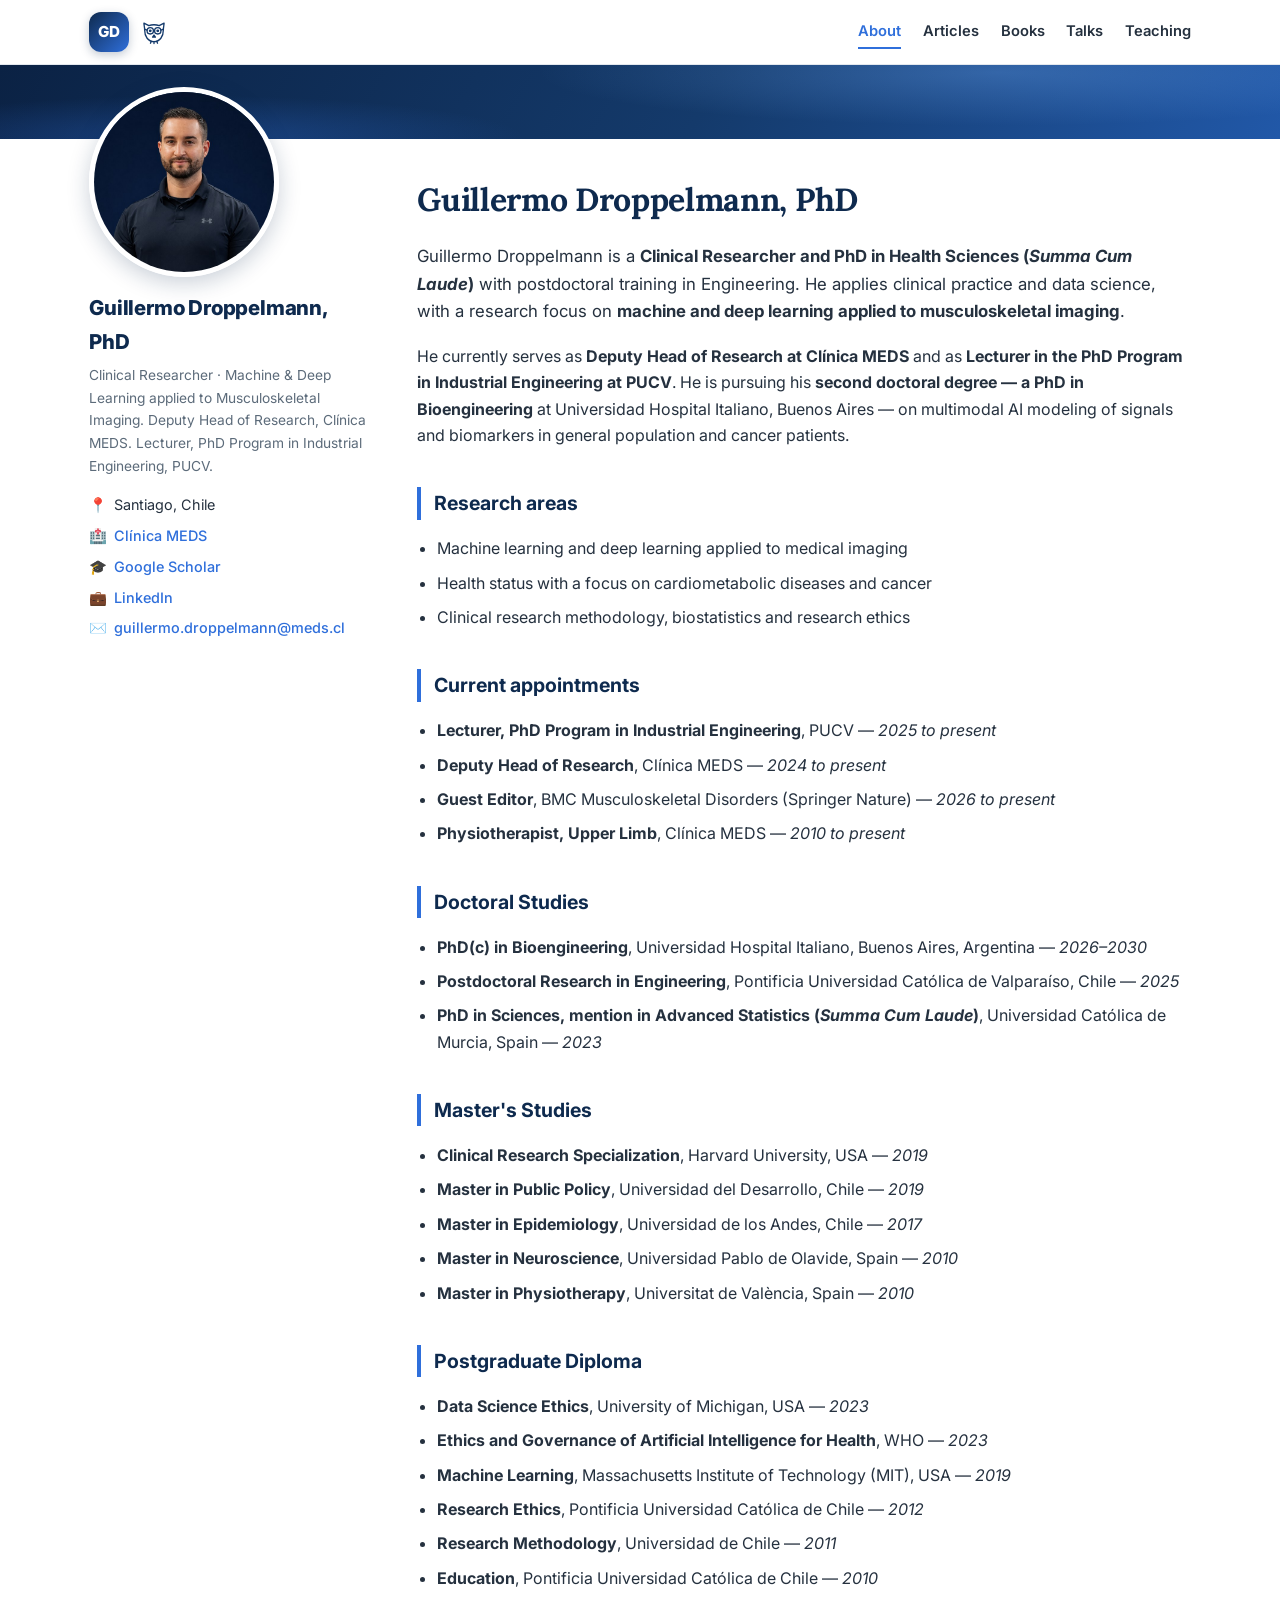
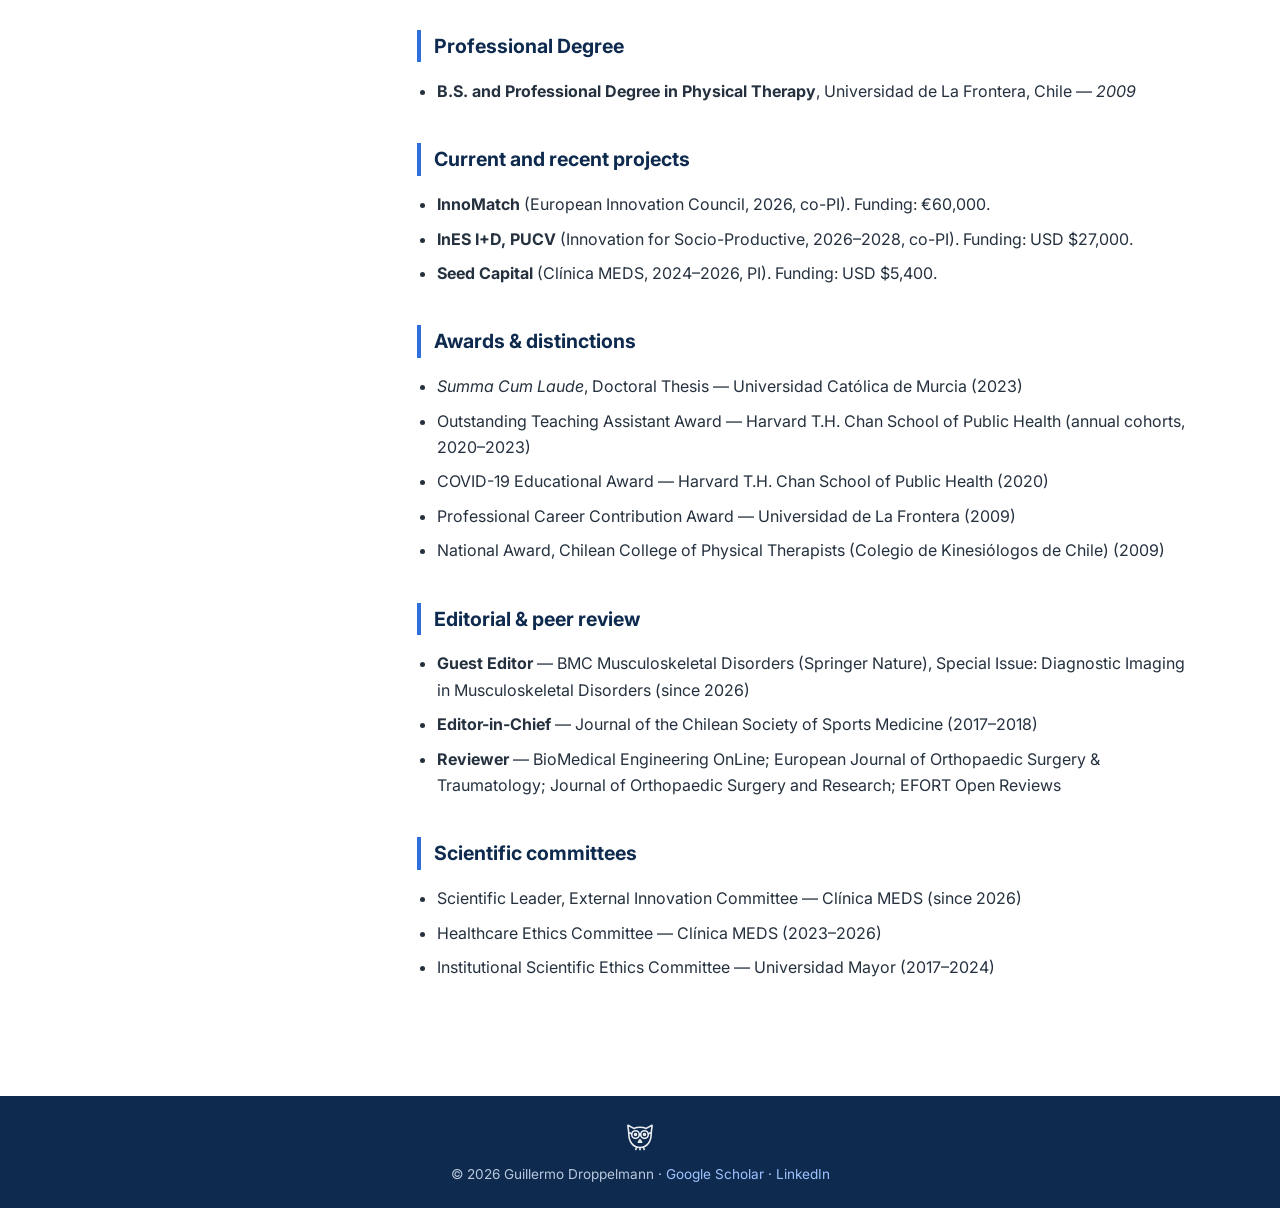
==== index.html @ a0c276b6 "Add files via upload" ====
<!DOCTYPE html>
<html lang="en">
<head>
<meta charset="utf-8">
<meta name="viewport" content="width=device-width, initial-scale=1.0">
<title>Guillermo Droppelmann, PhD</title>
<meta name="description" content="Clinical Researcher and PhD in Health Sciences. Machine and deep learning applied to musculoskeletal imaging. Deputy Head of Research, Clínica MEDS; Lecturer, PUCV.">
<meta name="author" content="Guillermo Droppelmann">
<meta property="og:title" content="Guillermo Droppelmann, PhD">
<meta property="og:description" content="Clinical Researcher and PhD in Health Sciences. Machine and deep learning applied to musculoskeletal imaging. Deputy Head of Research, Clínica MEDS; Lecturer, PUCV.">
<meta property="og:type" content="profile">
<meta property="og:url" content="https://guillermodroppelmann.github.io/">
<link rel="canonical" href="https://guillermodroppelmann.github.io/">
<meta property="og:image" content="https://guillermodroppelmann.github.io/images/profile.jpg">
<style>

@import url('https://fonts.googleapis.com/css2?family=Inter:wght@400;500;600;700;800&family=Lora:ital,wght@0,600;1,400&display=swap');
:root{
  --navy:#0e2a4e; --navy-2:#143a6b; --accent:#2f6fdb; --accent-soft:#e8f0fd;
  --text:#25313f; --muted:#5c6b7a; --line:#e3e8ee; --bg:#fff; --bg-soft:#f6f8fb;
  --chip-conference:#e8f0fd; --chip-conference-t:#2057b8;
  --chip-course:#e5f6ec; --chip-course-t:#1b7a45;
  --chip-symposium:#f1e9fb; --chip-symposium-t:#6d3fb5;
  --chip-seminar:#fdf0e2; --chip-seminar-t:#a86412;
  --chip-workshop:#e2f5f5; --chip-workshop-t:#0e7a7a;
}
*{box-sizing:border-box;margin:0;padding:0;}
html{scroll-behavior:smooth;}
body{font-family:'Inter',-apple-system,BlinkMacSystemFont,'Segoe UI',Roboto,sans-serif;
  color:var(--text);background:var(--bg);line-height:1.65;font-size:16px;}
a{color:var(--accent);text-decoration:none;} a:hover{text-decoration:underline;}
/* ---------- header ---------- */
.masthead{position:sticky;top:0;background:rgba(255,255,255,.94);backdrop-filter:blur(8px);
  border-bottom:1px solid var(--line);z-index:50;}
.masthead-inner{max-width:1140px;margin:0 auto;padding:.75em 1.2em;display:flex;flex-wrap:wrap;
  justify-content:space-between;align-items:center;gap:.5em;}
.site-title{font-weight:800;font-size:.95em;color:#fff;background:linear-gradient(135deg,var(--navy),var(--accent));
  width:40px;height:40px;border-radius:12px;display:flex;align-items:center;justify-content:center;
  letter-spacing:.02em;box-shadow:0 3px 10px rgba(14,42,78,.25);}
.site-title:hover{text-decoration:none;transform:scale(1.05);transition:transform .15s;}
.masthead nav{display:flex;flex-wrap:wrap;gap:1.35em;}
.masthead nav a{color:var(--text);font-weight:600;font-size:.92em;padding:.25em 0;
  border-bottom:2.5px solid transparent;}
.masthead nav a.active,.masthead nav a:hover{border-bottom-color:var(--accent);color:var(--accent);text-decoration:none;}
/* ---------- hero band ---------- */
.hero-band{height:74px;position:relative;overflow:hidden;
  background:linear-gradient(120deg,#0b2244 0%,var(--navy-2) 55%,#2158a8 100%);}
.hero-band::before{content:'';position:absolute;inset:0;
  background:radial-gradient(ellipse 60% 120% at 78% 10%,rgba(120,180,255,.28),transparent 60%),
             radial-gradient(ellipse 40% 90% at 15% 100%,rgba(47,111,219,.35),transparent 65%);}
/* ---------- layout ---------- */
.layout{max-width:1140px;margin:0 auto;padding:0 1.2em 3em;display:grid;
  grid-template-columns:280px 1fr;gap:3em;}
.sidebar{margin-top:-52px;position:relative;z-index:5;}
.avatar{width:190px;height:190px;border-radius:50%;object-fit:cover;display:block;
  border:5px solid #fff;box-shadow:0 6px 22px rgba(14,42,78,.22);}
.avatar-fallback{width:190px;height:190px;border-radius:50%;background:var(--navy);color:#fff;
  font-size:3.6em;font-weight:800;align-items:center;justify-content:center;border:5px solid #fff;
  box-shadow:0 6px 22px rgba(14,42,78,.22);}
.author-name{font-size:1.28em;margin:.7em 0 .25em;color:var(--navy);font-weight:800;letter-spacing:-.01em;}
.author-bio{font-size:.86em;color:var(--muted);margin-bottom:1.1em;}
.author-links{list-style:none;font-size:.9em;}
.author-links li{margin:.5em 0;overflow-wrap:anywhere;display:flex;gap:.5em;align-items:baseline;}
.author-links a{font-weight:500;}
.content{padding-top:2.2em;min-width:0;}
/* ---------- typography ---------- */
.content h1{font-family:'Lora',Georgia,serif;font-size:2em;margin-bottom:.5em;color:var(--navy);letter-spacing:-.01em;}
.content h2{font-size:1.22em;font-weight:700;color:var(--navy);margin:2em 0 .8em;padding-left:.65em;
  border-left:4px solid var(--accent);}
.content h3{font-size:1em;margin:1.3em 0 .5em;color:var(--accent);font-weight:700;}
.content p{margin-bottom:1em;}
.content ul{margin:0 0 1.2em 1.25em;}
.content ul li{margin-bottom:.5em;}
.lead{font-size:1.05em;}
/* ---------- publications ---------- */
ul.pub-list{list-style:none;margin-left:0;}
.pub{display:flex;gap:1.1em;background:#fff;border:1px solid var(--line);border-radius:12px;
  padding:1.05em 1.2em;margin-bottom:.9em;transition:box-shadow .18s,transform .18s;}
.pub:hover{box-shadow:0 8px 22px rgba(14,42,78,.10);transform:translateY(-2px);}
.pub-side{flex:0 0 auto;}
.pub-main{min-width:0;}
.year-badge{display:inline-block;background:var(--accent-soft);color:var(--accent);font-weight:700;
  font-size:.8em;padding:.28em .7em;border-radius:999px;white-space:nowrap;}
.year-badge.review{background:#fdf3d7;color:#8a6400;}
.pub-title{font-weight:600;margin-bottom:.2em;line-height:1.45;}
.pub-authors{font-size:.88em;color:var(--muted);margin-bottom:.15em;}
.pub-journal{font-size:.88em;margin-bottom:.55em;}
.pub-actions{display:flex;gap:.6em;margin-bottom:0!important;}
.btn{display:inline-block;font-size:.78em;font-weight:600;padding:.32em .95em;border:1.5px solid var(--accent);
  border-radius:999px;color:var(--accent);background:#fff;cursor:pointer;font-family:inherit;transition:all .15s;}
.btn:hover{background:var(--accent);color:#fff;text-decoration:none;}
.chapter-thumb{max-width:290px;width:100%;border:1px solid var(--line);border-radius:8px;
  box-shadow:0 3px 10px rgba(14,42,78,.10);margin:.3em 0 .7em;display:block;transition:transform .18s;}
.chapter-thumb:hover{transform:scale(1.02);}
/* ---------- talks ---------- */
.talk-year{font-family:'Lora',Georgia,serif;font-size:1.35em;color:var(--navy);margin:1.6em 0 .7em;}
ul.talk-list{list-style:none;margin-left:0;}
.talk{border-left:3px solid var(--line);padding:.15em 0 .9em 1.15em;position:relative;margin-left:.35em;}
.talk::before{content:'';position:absolute;left:-7px;top:.42em;width:11px;height:11px;border-radius:50%;
  background:var(--accent);border:2.5px solid #fff;box-shadow:0 0 0 1.5px var(--accent);}
.talk-type{display:inline-block;font-size:.7em;font-weight:700;text-transform:uppercase;letter-spacing:.05em;
  padding:.18em .65em;border-radius:999px;margin-right:.45em;vertical-align:1px;}
.tt-conference{background:var(--chip-conference);color:var(--chip-conference-t);}
.tt-course{background:var(--chip-course);color:var(--chip-course-t);}
.tt-symposium{background:var(--chip-symposium);color:var(--chip-symposium-t);}
.tt-seminar{background:var(--chip-seminar);color:var(--chip-seminar-t);}
.tt-workshop{background:var(--chip-workshop);color:var(--chip-workshop-t);}
.talk-title{font-weight:600;}
.talk-meta{font-size:.88em;color:var(--muted);}
.upcoming-box{background:linear-gradient(120deg,var(--accent-soft),#f2f7ff);border:1.5px dashed var(--accent);
  border-radius:12px;padding:1.2em 1.4em;margin-bottom:1.5em;}
.upcoming-box p{margin-bottom:.3em;}
/* ---------- consulting ---------- */
.consulting-grid{display:grid;grid-template-columns:repeat(auto-fit,minmax(290px,1fr));gap:1.1em;margin:1.2em 0;}
.consult-card{background:#fff;border:1px solid var(--line);border-radius:14px;padding:1.3em 1.4em;
  transition:box-shadow .18s,transform .18s;display:flex;flex-direction:column;}
.consult-card:hover{box-shadow:0 10px 26px rgba(14,42,78,.12);transform:translateY(-3px);}
.consult-tag{align-self:flex-start;font-size:.7em;font-weight:700;text-transform:uppercase;letter-spacing:.05em;
  background:var(--accent-soft);color:var(--accent);padding:.2em .7em;border-radius:999px;margin-bottom:.7em;}
.consult-card h3{margin:0 0 .25em;color:var(--navy);font-size:1.02em;}
.consult-client{font-size:.85em;color:var(--muted);font-weight:600;margin-bottom:.5em;}
.consult-card p.desc{font-size:.9em;color:var(--text);margin-bottom:0;}
.cta-box{background:var(--navy);color:#fff;border-radius:14px;padding:1.5em 1.7em;margin-top:1.8em;}
.cta-box h3{color:#fff;margin-top:0;}
.cta-box a{color:#9ec3ff;font-weight:600;}
/* ---------- footer ---------- */
.brand{display:flex;align-items:center;gap:.6em;}
.owl-header{width:30px;height:30px;color:var(--navy-2);}
.footer-owl{display:flex;justify-content:center;padding-top:1.4em;}
.owl-footer{width:36px;height:36px;color:#fff;opacity:.92;}
.site-footer{margin-top:3em;background:var(--navy);}
.site-footer p{max-width:1140px;margin:0 auto;padding:.7em 1.2em 1.6em;font-size:.85em;color:#b9c8dd;text-align:center;}
.site-footer a{color:#9ec3ff;}
@media(max-width:840px){
  .layout{grid-template-columns:1fr;gap:1.5em;}
  .sidebar{display:flex;flex-direction:column;align-items:center;text-align:center;margin-top:-52px;}
  .author-links li{justify-content:center;}
  .hero-band{height:84px;}
}

</style>
<script type="application/ld+json">
{
 "@context":"https://schema.org","@type":"Person",
 "name":"Guillermo Droppelmann",
 "honorificSuffix":"PhD",
 "jobTitle":"Clinical Researcher, Deputy Head of Research",
 "worksFor":{"@type":"Organization","name":"Clínica MEDS"},
 "affiliation":{"@type":"Organization","name":"Pontificia Universidad Católica de Valparaíso"},
 "email":"mailto:guillermo.droppelmann@meds.cl",
 "url":"https://guillermodroppelmann.github.io/",
 "image":"https://guillermodroppelmann.github.io/images/profile.jpg",
 "sameAs":["https://scholar.google.com/citations?user=iH3HgpwAAAAJ&hl=en","https://www.linkedin.com/in/guillermo-droppelmann-3b06b7385/","https://www.meds.cl/especialistas/guillermo-droppelmann/"],
 "knowsAbout":["Machine Learning","Deep Learning","Medical Imaging","Musculoskeletal Diagnostics","Clinical Research","Artificial Intelligence in Health"]
}
</script>
</head>
<body>
<header class="masthead">
  <div class="masthead-inner">
    <span class="brand"><a class="site-title" href="index.html" aria-label="Home">GD</a><svg class="owl owl-header" viewBox="0 0 64 64" fill="none" stroke="currentColor" stroke-width="2.8" stroke-linecap="round" stroke-linejoin="round" aria-hidden="true"><path d="M12 27c0-5-1.5-9.5-1.5-14L21 18.5C24.5 17 28 16.5 32 16.5s7.5.5 11 2L53.5 13C53.5 17.5 52 22 52 27c0 15-7.5 25.5-20 25.5S12 42 12 27z"/><circle cx="24" cy="29.5" r="6.8"/><circle cx="40" cy="29.5" r="6.8"/><path d="M30.8 29.5h2.4"/><path d="M17.2 28l-4.2-1.8M46.8 28l4.2-1.8"/><circle cx="24" cy="29.5" r="1.7" fill="currentColor"/><circle cx="40" cy="29.5" r="1.7" fill="currentColor"/><path d="M32 38.5l-3 4.5h6z"/><path d="M26 52l-1.5 4M32 52.5v4M38 52l1.5 4"/></svg></span>
    <nav>
      <a href="index.html" class="active">About</a>
      <a href="publications.html">Articles</a>
      <a href="books.html">Books</a>
      <a href="talks.html">Talks</a>
      <a href="teaching.html">Teaching</a>
    </nav>
  </div>
</header>
<div class="hero-band"></div>
<div class="layout">
<aside class="sidebar">
  <img src="images/profile.jpg" alt="Guillermo Droppelmann, PhD" class="avatar"
       onerror="this.style.display='none';document.getElementById('avatar-fallback').style.display='flex';">
  <div id="avatar-fallback" class="avatar-fallback" style="display:none;">GD</div>
  <h2 class="author-name">Guillermo Droppelmann, PhD</h2>
  <p class="author-bio">Clinical Researcher · Machine &amp; Deep Learning applied to Musculoskeletal Imaging. Deputy Head of Research, Clínica MEDS. Lecturer, PhD Program in Industrial Engineering, PUCV.</p>
  <ul class="author-links">
    <li>📍 <span>Santiago, Chile</span></li>
    <li>🏥 <a href="https://www.meds.cl/especialistas/guillermo-droppelmann/" target="_blank" rel="noopener">Clínica MEDS</a></li>
    <li>🎓 <a href="https://scholar.google.com/citations?user=iH3HgpwAAAAJ&hl=en" target="_blank" rel="noopener">Google Scholar</a></li>
    <li>💼 <a href="https://www.linkedin.com/in/guillermo-droppelmann-3b06b7385/" target="_blank" rel="noopener">LinkedIn</a></li>
    <li>✉️ <a href="mailto:guillermo.droppelmann@meds.cl">guillermo.droppelmann@meds.cl</a></li>
  </ul>
</aside>
<main class="content">

<h1>Guillermo Droppelmann, PhD</h1>
<p class="lead">Guillermo Droppelmann is a <strong>Clinical Researcher and PhD in Health Sciences (<em>Summa Cum Laude</em>)</strong> with postdoctoral training in Engineering. He applies clinical practice and data science, with a research focus on
<strong>machine and deep learning applied to musculoskeletal imaging</strong>.</p>
<p>He currently serves as <strong>Deputy Head of Research at Clínica MEDS</strong> and as
<strong>Lecturer in the PhD Program in Industrial Engineering at PUCV</strong>. He is pursuing his
<strong>second doctoral degree — a PhD in Bioengineering</strong> at Universidad Hospital Italiano, Buenos Aires — on multimodal
AI modeling of signals and biomarkers in general population and cancer patients.</p>

<h2>Research areas</h2>

<ul>
<li>Machine learning and deep learning applied to medical imaging</li>
<li>Health status with a focus on cardiometabolic diseases and cancer</li>
<li>Clinical research methodology, biostatistics and research ethics</li>
</ul>

<h2>Current appointments</h2>

<ul>
<li><strong>Lecturer, PhD Program in Industrial Engineering</strong>, PUCV — <em>2025 to present</em></li>
<li><strong>Deputy Head of Research</strong>, Clínica MEDS — <em>2024 to present</em></li>
<li><strong>Guest Editor</strong>, BMC Musculoskeletal Disorders (Springer Nature) — <em>2026 to present</em></li>
<li><strong>Physiotherapist, Upper Limb</strong>, Clínica MEDS — <em>2010 to present</em></li>
</ul>

<h2>Doctoral Studies</h2>

<ul>
<li><strong>PhD(c) in Bioengineering</strong>, Universidad Hospital Italiano, Buenos Aires, Argentina — <em>2026–2030</em></li>
<li><strong>Postdoctoral Research in Engineering</strong>, Pontificia Universidad Católica de Valparaíso, Chile — <em>2025</em></li>
<li><strong>PhD in Sciences, mention in Advanced Statistics (<em>Summa Cum Laude</em>)</strong>, Universidad Católica de Murcia, Spain — <em>2023</em></li>
</ul>

<h2>Master's Studies</h2>

<ul>
<li><strong>Clinical Research Specialization</strong>, Harvard University, USA — <em>2019</em></li>
<li><strong>Master in Public Policy</strong>, Universidad del Desarrollo, Chile — <em>2019</em></li>
<li><strong>Master in Epidemiology</strong>, Universidad de los Andes, Chile — <em>2017</em></li>
<li><strong>Master in Neuroscience</strong>, Universidad Pablo de Olavide, Spain — <em>2010</em></li>
<li><strong>Master in Physiotherapy</strong>, Universitat de València, Spain — <em>2010</em></li>
</ul>

<h2>Postgraduate Diploma</h2>

<ul>
<li><strong>Data Science Ethics</strong>, University of Michigan, USA — <em>2023</em></li>
<li><strong>Ethics and Governance of Artificial Intelligence for Health</strong>, WHO — <em>2023</em></li>
<li><strong>Machine Learning</strong>, Massachusetts Institute of Technology (MIT), USA — <em>2019</em></li>
<li><strong>Research Ethics</strong>, Pontificia Universidad Católica de Chile — <em>2012</em></li>
<li><strong>Research Methodology</strong>, Universidad de Chile — <em>2011</em></li>
<li><strong>Education</strong>, Pontificia Universidad Católica de Chile — <em>2010</em></li>
</ul>

<h2>Professional Degree</h2>

<ul>
<li><strong>B.S. and Professional Degree in Physical Therapy</strong>, Universidad de La Frontera, Chile — <em>2009</em></li>
</ul>

<h2>Current and recent projects</h2>

<ul>
<li><strong>InnoMatch</strong> (European Innovation Council, 2026, co-PI). Funding: €60,000.</li>
<li><strong>InES I+D, PUCV</strong> (Innovation for Socio-Productive, 2026–2028, co-PI). Funding: USD $27,000.</li>
<li><strong>Seed Capital</strong> (Clínica MEDS, 2024–2026, PI). Funding: USD $5,400.</li>
</ul>

<h2>Awards &amp; distinctions</h2>

<ul>
<li><em>Summa Cum Laude</em>, Doctoral Thesis — Universidad Católica de Murcia (2023)</li>
<li>Outstanding Teaching Assistant Award — Harvard T.H. Chan School of Public Health (annual cohorts, 2020–2023)</li>
<li>COVID-19 Educational Award — Harvard T.H. Chan School of Public Health (2020)</li>
<li>Professional Career Contribution Award — Universidad de La Frontera (2009)</li>
<li>National Award, Chilean College of Physical Therapists (Colegio de Kinesiólogos de Chile) (2009)</li>
</ul>

<h2>Editorial &amp; peer review</h2>

<ul>
<li><strong>Guest Editor</strong> — BMC Musculoskeletal Disorders (Springer Nature), Special Issue: Diagnostic Imaging in Musculoskeletal Disorders (since 2026)</li>
<li><strong>Editor-in-Chief</strong> — Journal of the Chilean Society of Sports Medicine (2017–2018)</li>
<li><strong>Reviewer</strong> — BioMedical Engineering OnLine; European Journal of Orthopaedic Surgery &amp; Traumatology; Journal of Orthopaedic Surgery and Research; EFORT Open Reviews</li>
</ul>

<h2>Scientific committees</h2>

<ul>
<li>Scientific Leader, External Innovation Committee — Clínica MEDS (since 2026)</li>
<li>Healthcare Ethics Committee — Clínica MEDS (2023–2026)</li>
<li>Institutional Scientific Ethics Committee — Universidad Mayor (2017–2024)</li>
</ul>

</main>
</div>
<footer class="site-footer">
  <div class="footer-owl"><svg class="owl owl-footer" viewBox="0 0 64 64" fill="none" stroke="currentColor" stroke-width="2.8" stroke-linecap="round" stroke-linejoin="round" aria-hidden="true"><path d="M12 27c0-5-1.5-9.5-1.5-14L21 18.5C24.5 17 28 16.5 32 16.5s7.5.5 11 2L53.5 13C53.5 17.5 52 22 52 27c0 15-7.5 25.5-20 25.5S12 42 12 27z"/><circle cx="24" cy="29.5" r="6.8"/><circle cx="40" cy="29.5" r="6.8"/><path d="M30.8 29.5h2.4"/><path d="M17.2 28l-4.2-1.8M46.8 28l4.2-1.8"/><circle cx="24" cy="29.5" r="1.7" fill="currentColor"/><circle cx="40" cy="29.5" r="1.7" fill="currentColor"/><path d="M32 38.5l-3 4.5h6z"/><path d="M26 52l-1.5 4M32 52.5v4M38 52l1.5 4"/></svg></div>
  <p>© 2026 Guillermo Droppelmann · <a href="https://scholar.google.com/citations?user=iH3HgpwAAAAJ&hl=en" target="_blank" rel="noopener">Google Scholar</a> · <a href="https://www.linkedin.com/in/guillermo-droppelmann-3b06b7385/" target="_blank" rel="noopener">LinkedIn</a></p>
</footer>
<script>
document.addEventListener('click', function(e){
  var b = e.target.closest('.btn-cite');
  if(!b) return;
  navigator.clipboard.writeText(b.dataset.cite).then(function(){
    var t = b.textContent; b.textContent = '✓ Copied';
    setTimeout(function(){ b.textContent = t; }, 1600);
  });
});
</script>
</body>
</html>
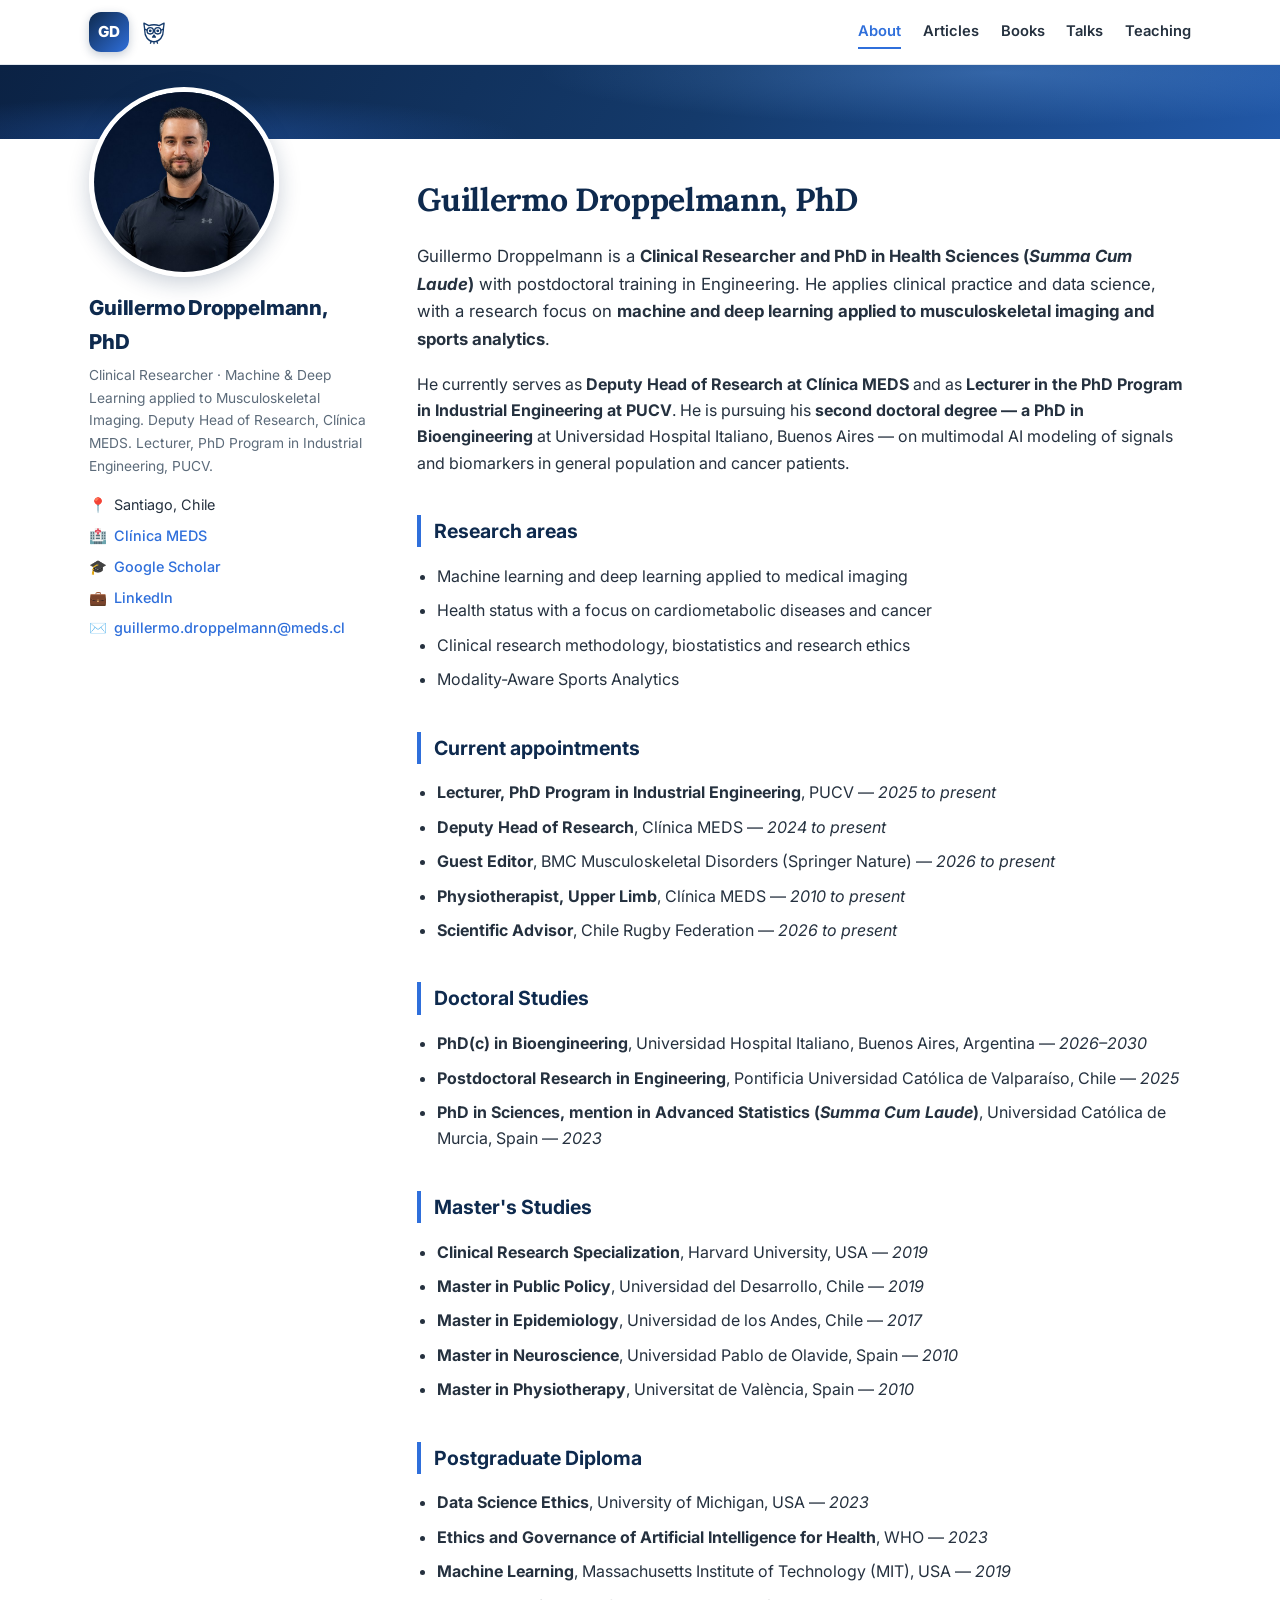
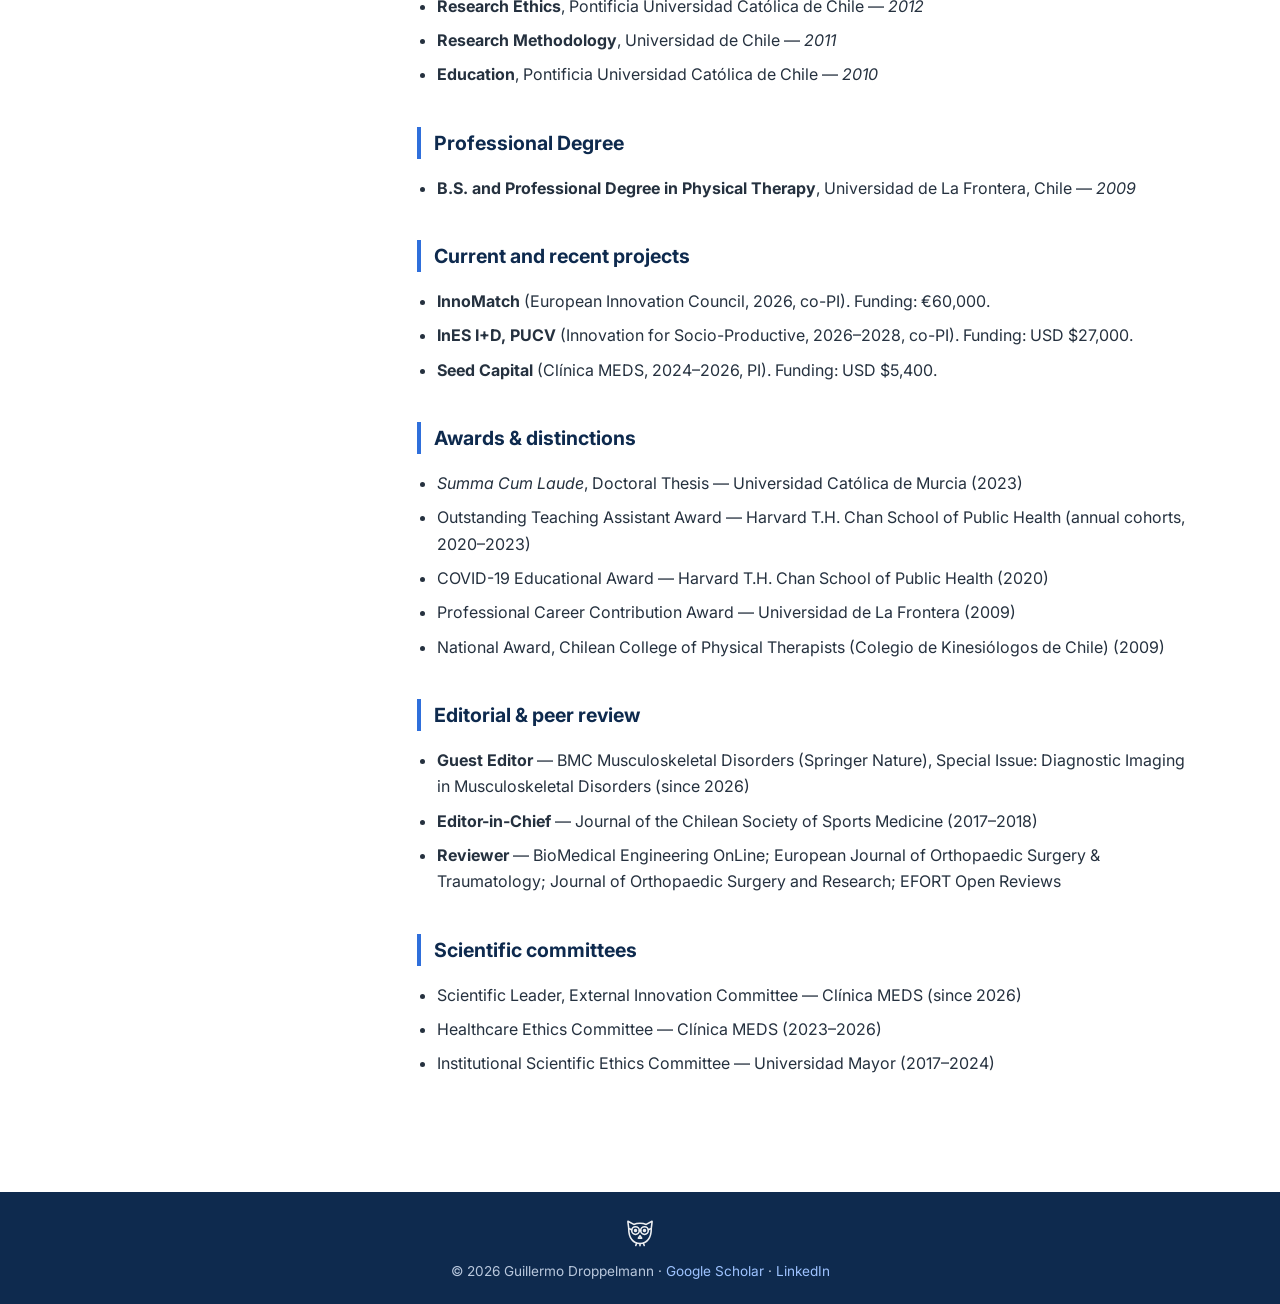
==== commit 0b3e6a68: "Add files via upload" ====
--- a/index.html
+++ b/index.html
@@ -188,7 +188,7 @@
 
 <h1>Guillermo Droppelmann, PhD</h1>
 <p class="lead">Guillermo Droppelmann is a <strong>Clinical Researcher and PhD in Health Sciences (<em>Summa Cum Laude</em>)</strong> with postdoctoral training in Engineering. He applies clinical practice and data science, with a research focus on
-<strong>machine and deep learning applied to musculoskeletal imaging</strong>.</p>
+<strong>machine and deep learning applied to musculoskeletal imaging and sports analytics</strong>.</p>
 <p>He currently serves as <strong>Deputy Head of Research at Clínica MEDS</strong> and as
 <strong>Lecturer in the PhD Program in Industrial Engineering at PUCV</strong>. He is pursuing his
 <strong>second doctoral degree — a PhD in Bioengineering</strong> at Universidad Hospital Italiano, Buenos Aires — on multimodal
@@ -200,6 +200,7 @@
 <li>Machine learning and deep learning applied to medical imaging</li>
 <li>Health status with a focus on cardiometabolic diseases and cancer</li>
 <li>Clinical research methodology, biostatistics and research ethics</li>
+<li>Modality-Aware Sports Analytics</li>
 </ul>
 
 <h2>Current appointments</h2>
@@ -209,6 +210,7 @@
 <li><strong>Deputy Head of Research</strong>, Clínica MEDS — <em>2024 to present</em></li>
 <li><strong>Guest Editor</strong>, BMC Musculoskeletal Disorders (Springer Nature) — <em>2026 to present</em></li>
 <li><strong>Physiotherapist, Upper Limb</strong>, Clínica MEDS — <em>2010 to present</em></li>
+<li><strong>Scientific Advisor</strong>, Chile Rugby Federation — <em>2026 to present</em></li>
 </ul>
 
 <h2>Doctoral Studies</h2>
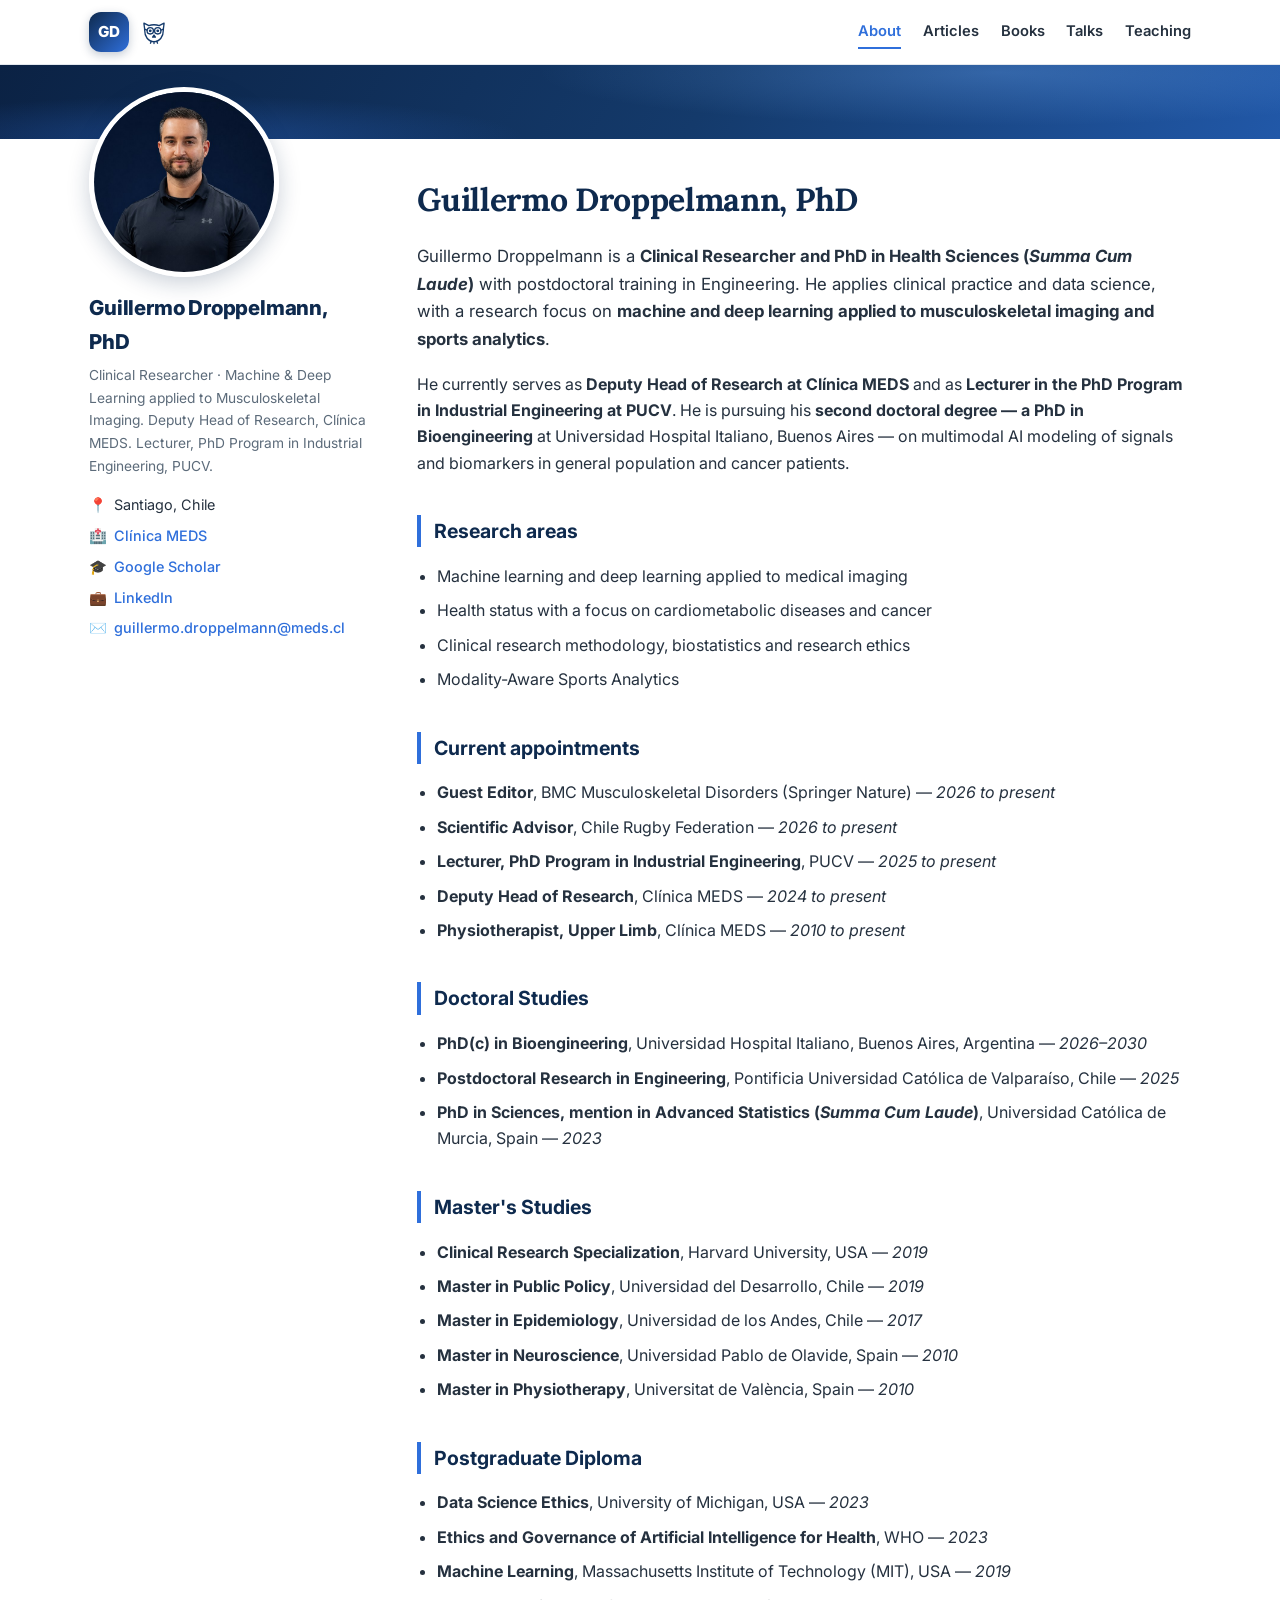
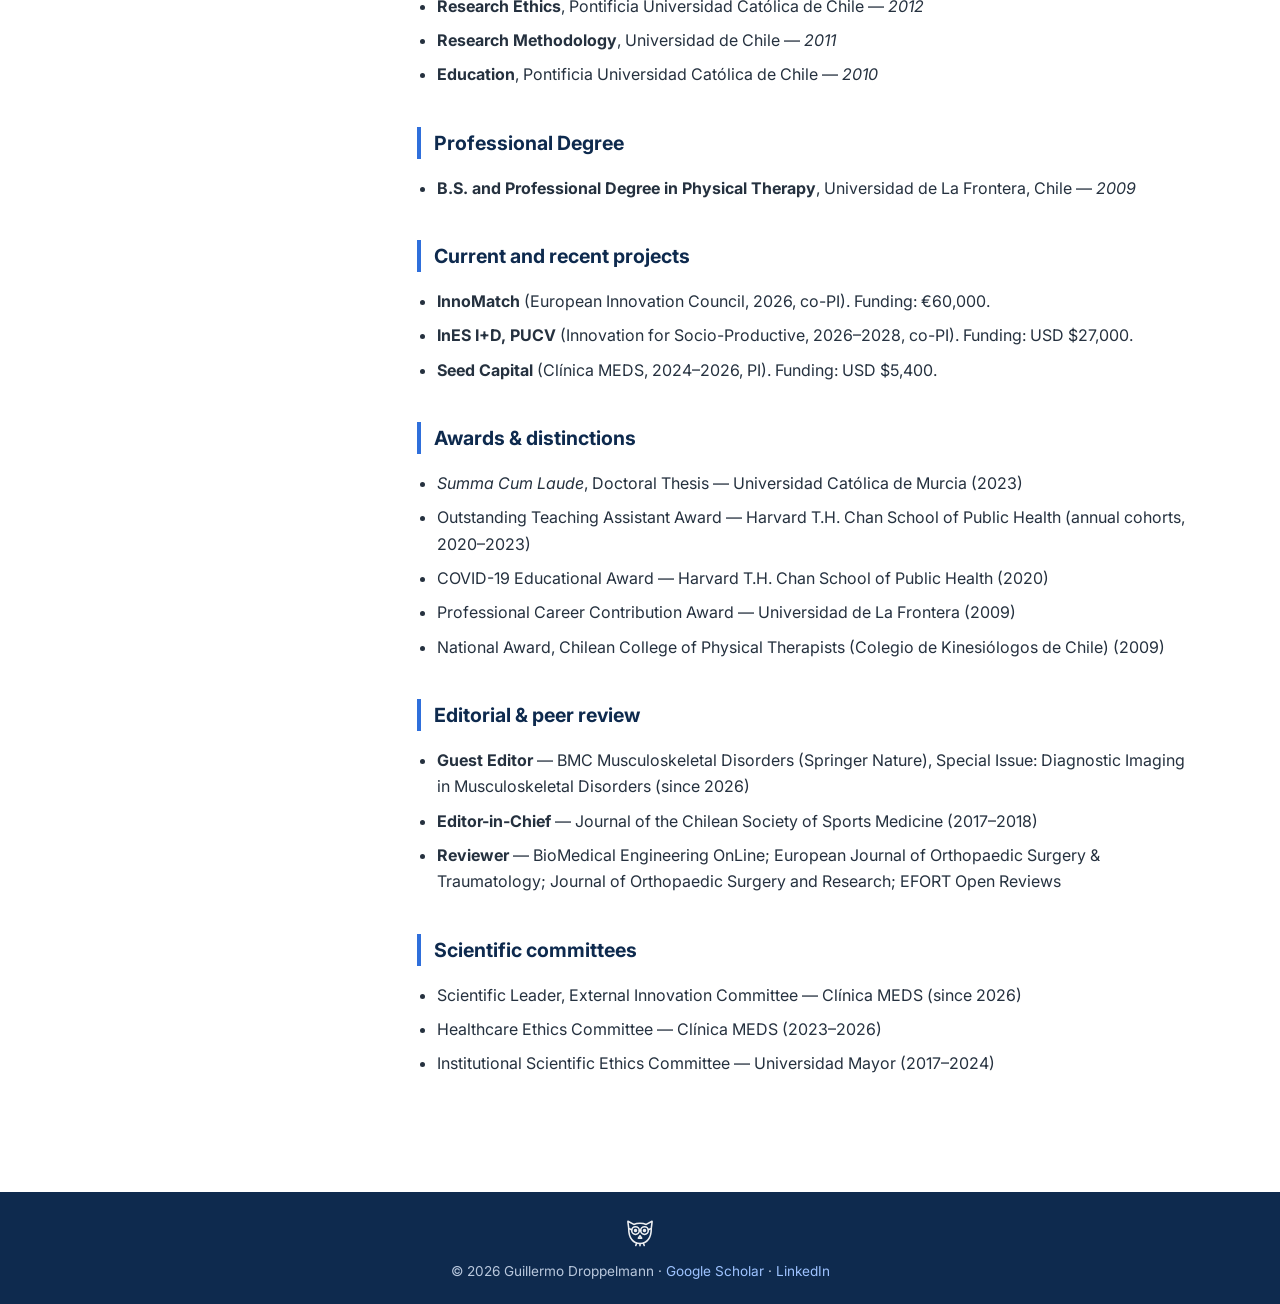
==== commit 7414a092: "Add files via upload" ====
--- a/index.html
+++ b/index.html
@@ -206,11 +206,11 @@
 <h2>Current appointments</h2>
 
 <ul>
+<li><strong>Guest Editor</strong>, BMC Musculoskeletal Disorders (Springer Nature) — <em>2026 to present</em></li>
+<li><strong>Scientific Advisor</strong>, Chile Rugby Federation — <em>2026 to present</em></li>
 <li><strong>Lecturer, PhD Program in Industrial Engineering</strong>, PUCV — <em>2025 to present</em></li>
 <li><strong>Deputy Head of Research</strong>, Clínica MEDS — <em>2024 to present</em></li>
-<li><strong>Guest Editor</strong>, BMC Musculoskeletal Disorders (Springer Nature) — <em>2026 to present</em></li>
 <li><strong>Physiotherapist, Upper Limb</strong>, Clínica MEDS — <em>2010 to present</em></li>
-<li><strong>Scientific Advisor</strong>, Chile Rugby Federation — <em>2026 to present</em></li>
 </ul>
 
 <h2>Doctoral Studies</h2>
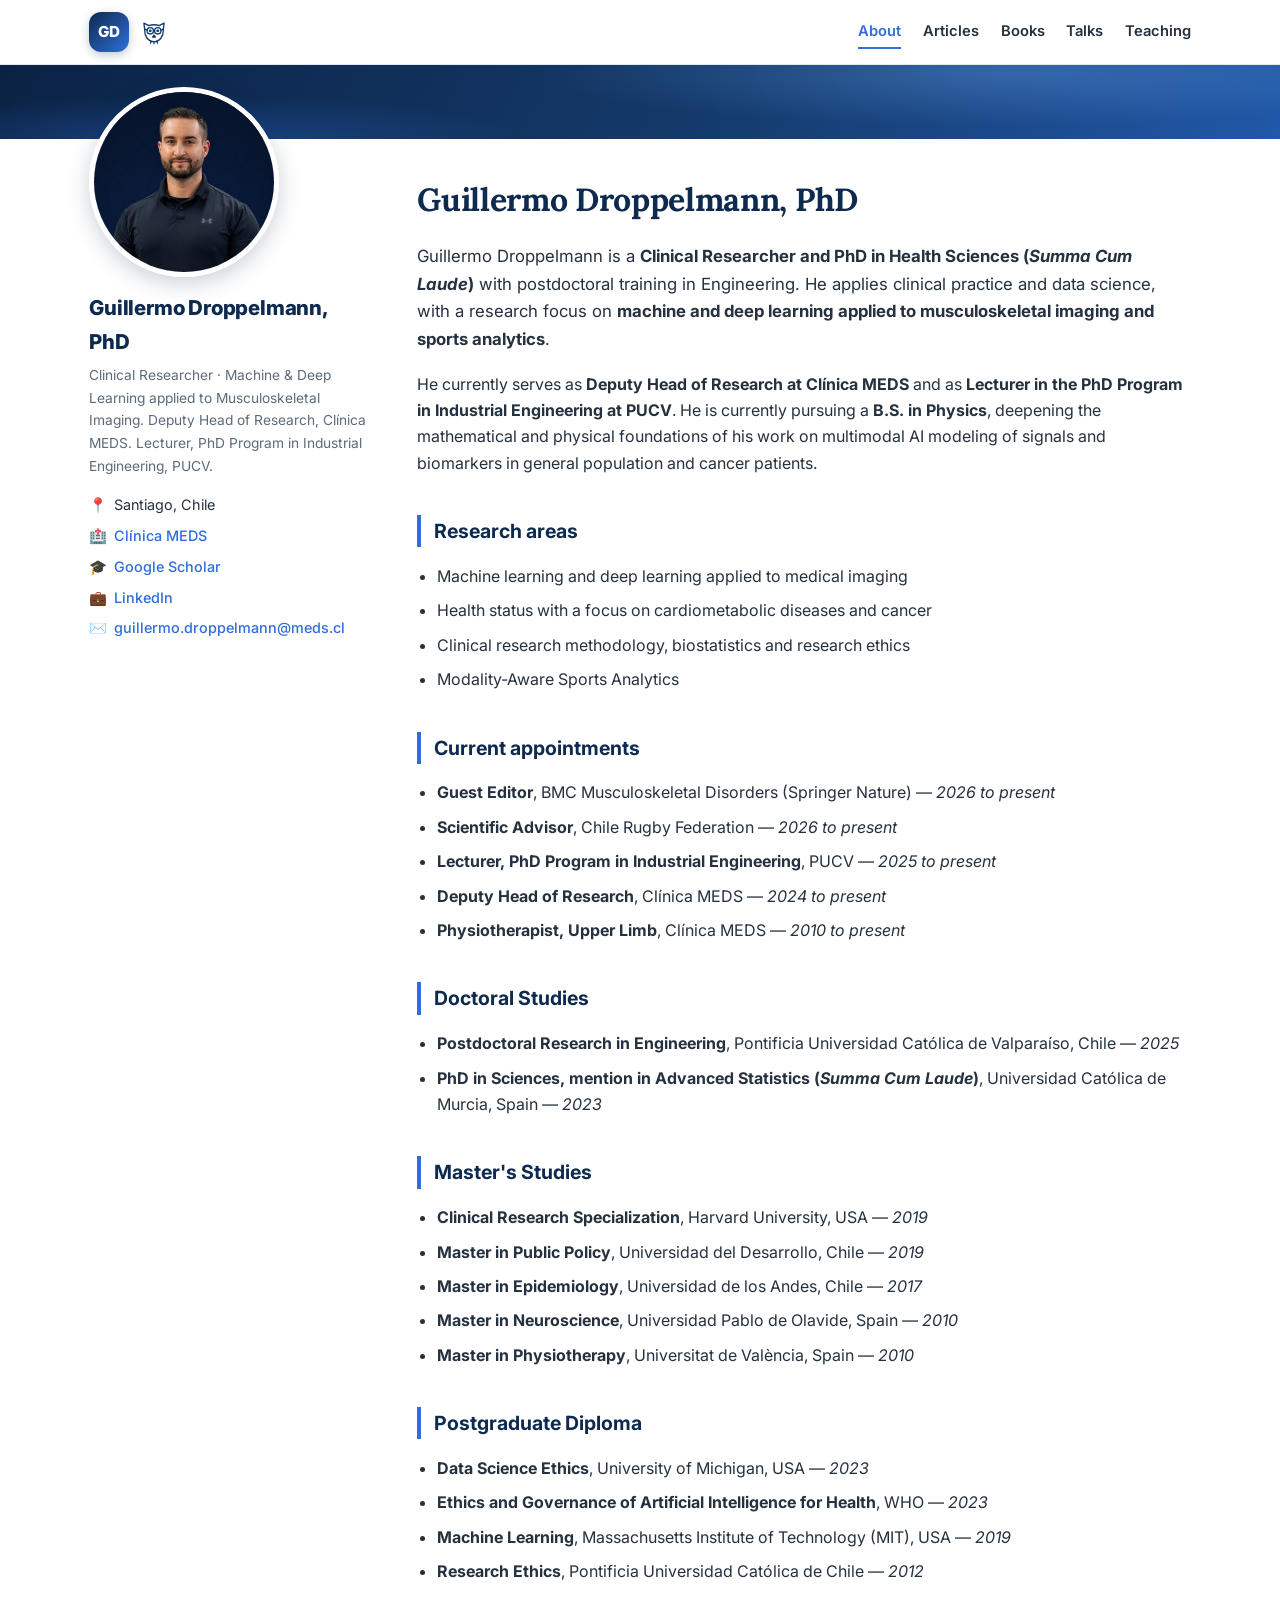
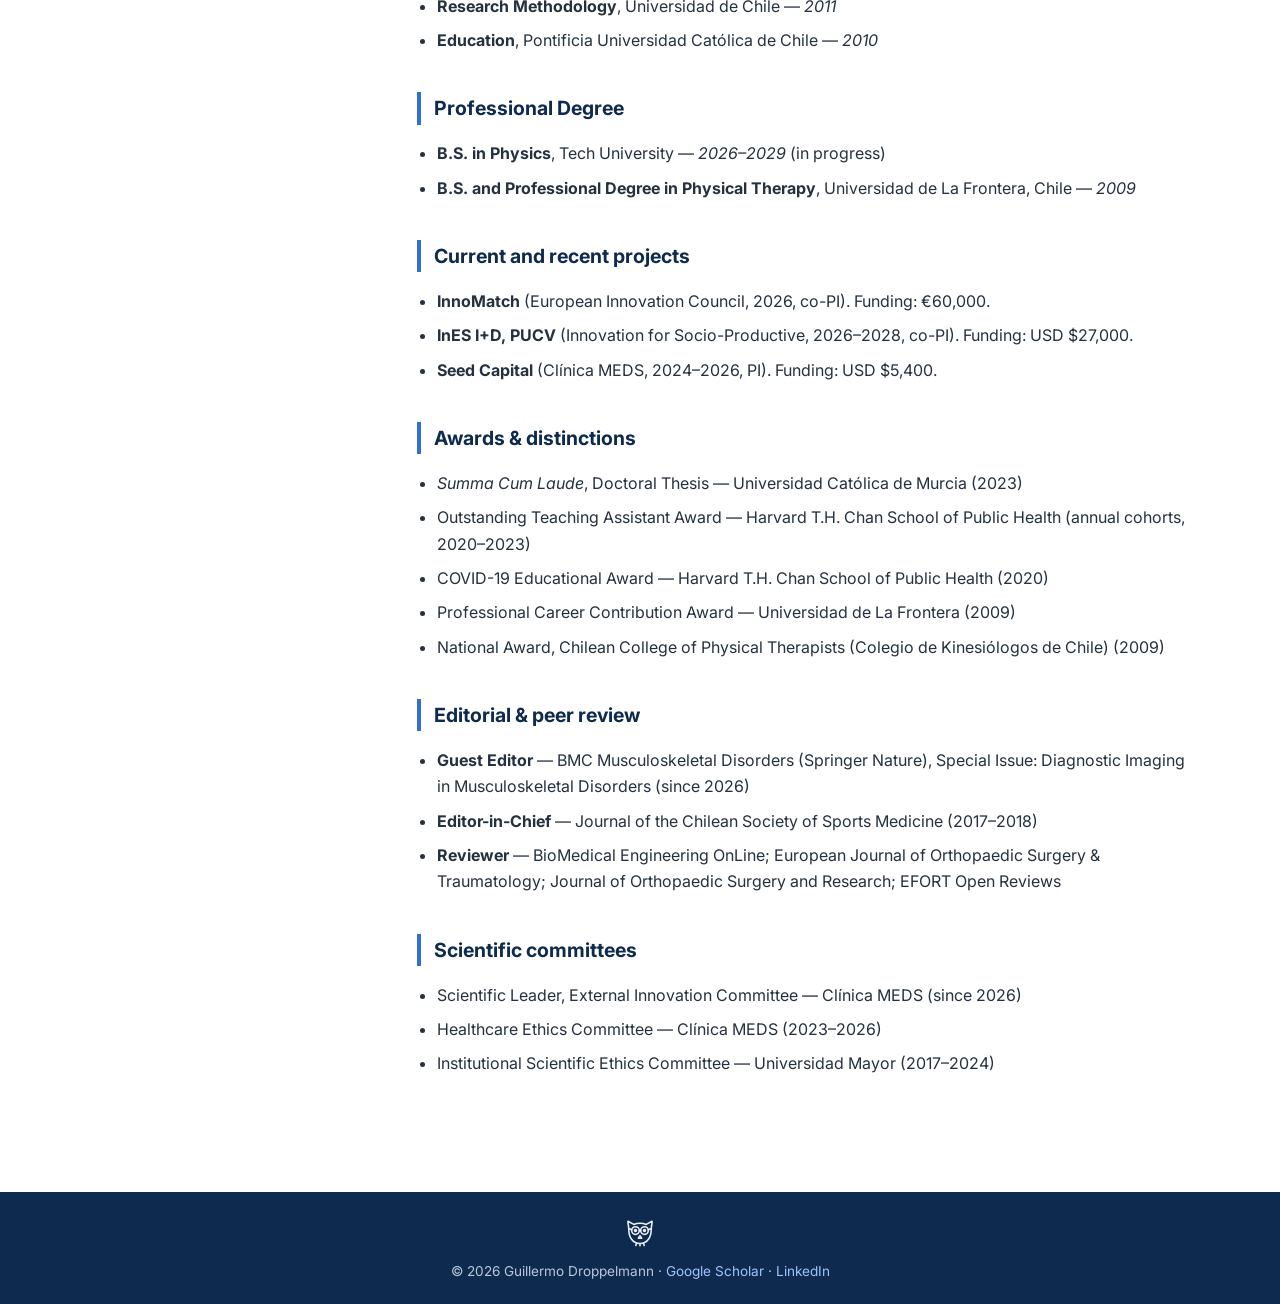
==== commit 4b8fe49d: "Remove Bioengineering PhD; add BS in Physics (2026-2029)" ====
--- a/index.html
+++ b/index.html
@@ -190,8 +190,8 @@
 <p class="lead">Guillermo Droppelmann is a <strong>Clinical Researcher and PhD in Health Sciences (<em>Summa Cum Laude</em>)</strong> with postdoctoral training in Engineering. He applies clinical practice and data science, with a research focus on
 <strong>machine and deep learning applied to musculoskeletal imaging and sports analytics</strong>.</p>
 <p>He currently serves as <strong>Deputy Head of Research at Clínica MEDS</strong> and as
-<strong>Lecturer in the PhD Program in Industrial Engineering at PUCV</strong>. He is pursuing his
-<strong>second doctoral degree — a PhD in Bioengineering</strong> at Universidad Hospital Italiano, Buenos Aires — on multimodal
+<strong>Lecturer in the PhD Program in Industrial Engineering at PUCV</strong>. He is currently pursuing a
+<strong>B.S. in Physics</strong>, deepening the mathematical and physical foundations of his work on multimodal
 AI modeling of signals and biomarkers in general population and cancer patients.</p>
 
 <h2>Research areas</h2>
@@ -216,7 +216,6 @@
 <h2>Doctoral Studies</h2>
 
 <ul>
-<li><strong>PhD(c) in Bioengineering</strong>, Universidad Hospital Italiano, Buenos Aires, Argentina — <em>2026–2030</em></li>
 <li><strong>Postdoctoral Research in Engineering</strong>, Pontificia Universidad Católica de Valparaíso, Chile — <em>2025</em></li>
 <li><strong>PhD in Sciences, mention in Advanced Statistics (<em>Summa Cum Laude</em>)</strong>, Universidad Católica de Murcia, Spain — <em>2023</em></li>
 </ul>
@@ -245,6 +244,7 @@
 <h2>Professional Degree</h2>
 
 <ul>
+<li><strong>B.S. in Physics</strong>, Tech University — <em>2026–2029</em> (in progress)</li>
 <li><strong>B.S. and Professional Degree in Physical Therapy</strong>, Universidad de La Frontera, Chile — <em>2009</em></li>
 </ul>
 
@@ -299,4 +299,4 @@
 });
 </script>
 </body>
-</html>+</html>
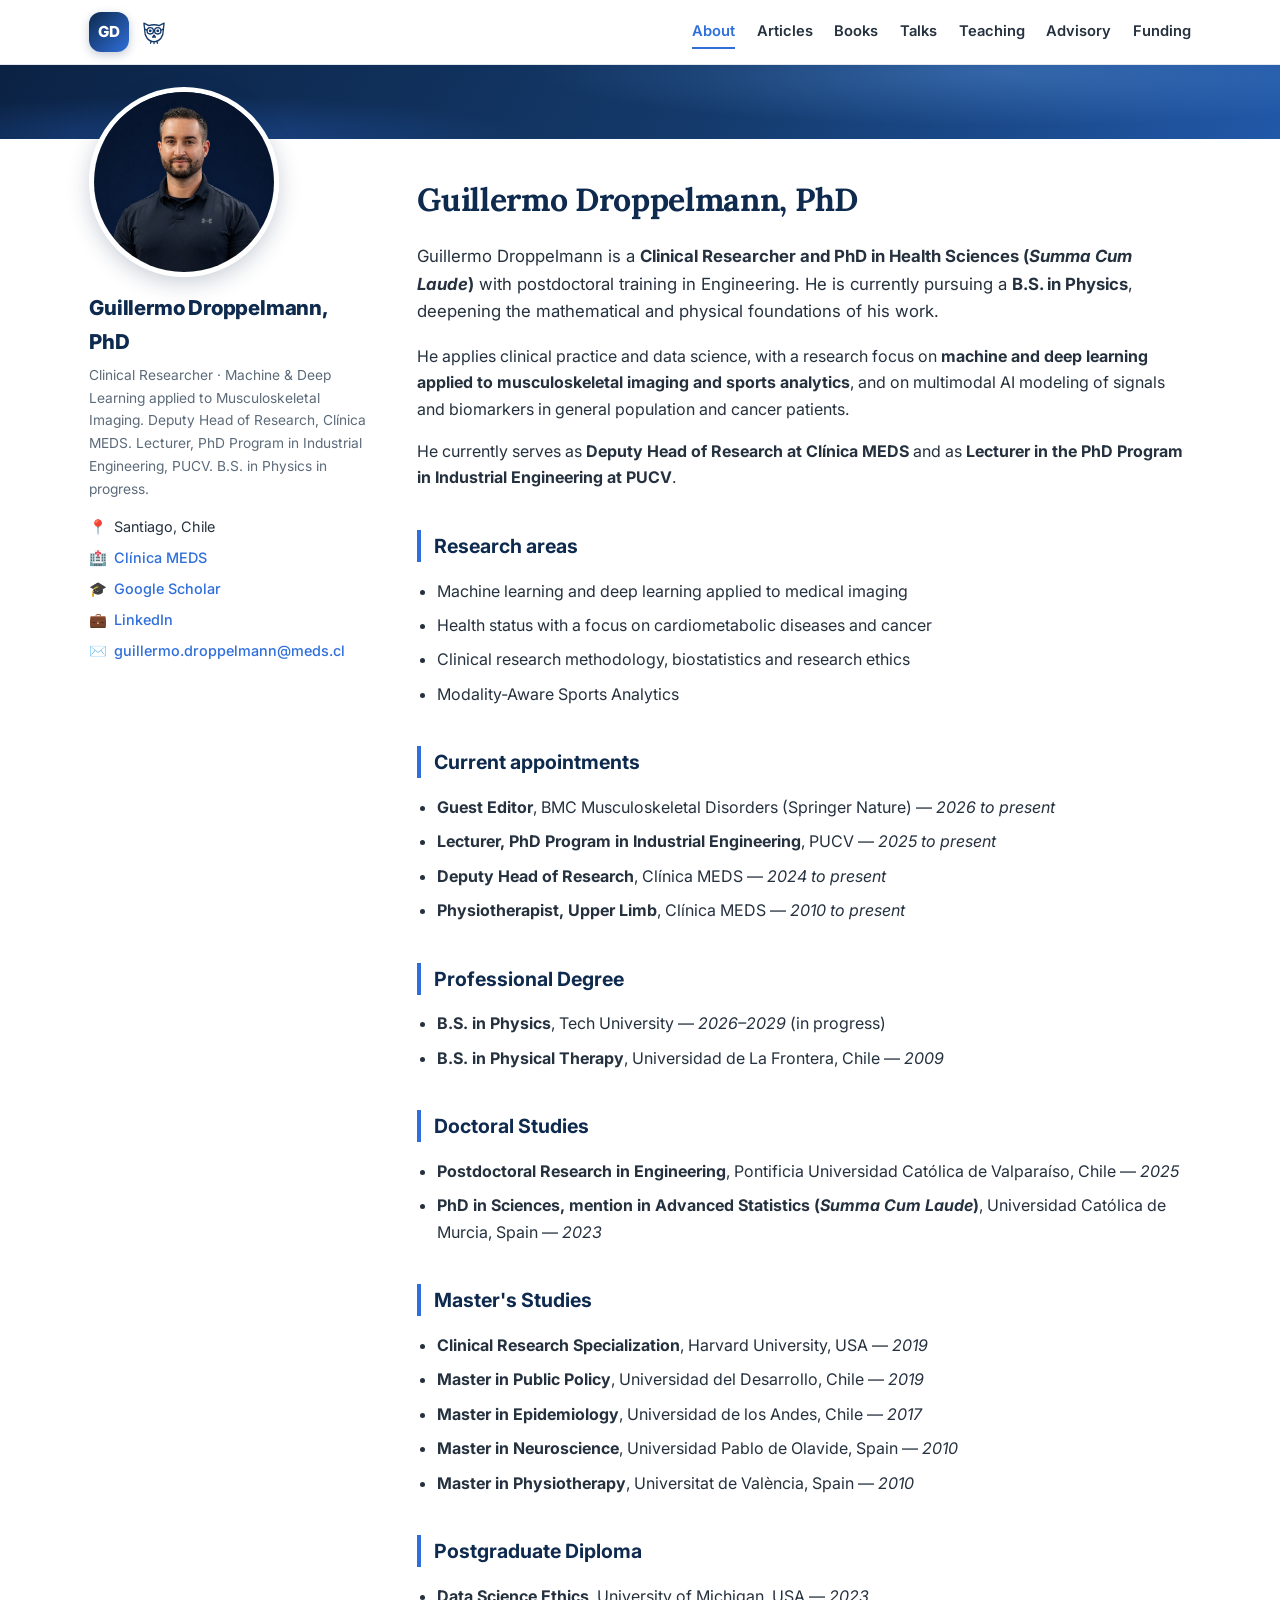
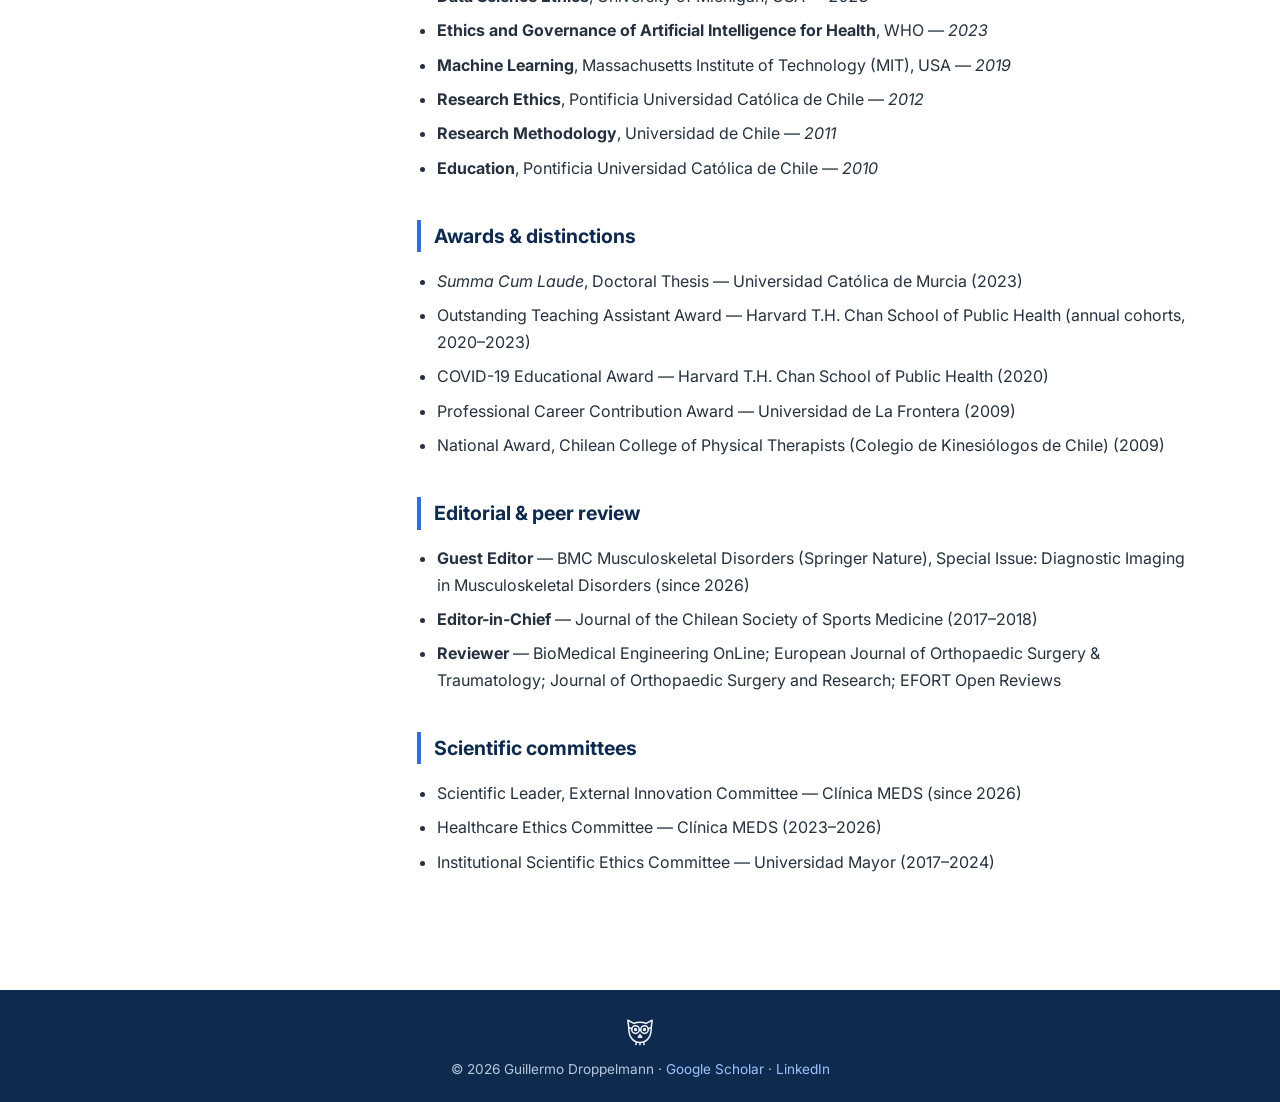
==== commit 48d0c017: "Restructure About; add Advisory/Funding nav; reorder degrees" ====
--- a/index.html
+++ b/index.html
@@ -165,6 +165,8 @@
       <a href="books.html">Books</a>
       <a href="talks.html">Talks</a>
       <a href="teaching.html">Teaching</a>
+      <a href="advisory.html">Advisory</a>
+      <a href="grants.html">Funding</a>
     </nav>
   </div>
 </header>
@@ -175,7 +177,7 @@
        onerror="this.style.display='none';document.getElementById('avatar-fallback').style.display='flex';">
   <div id="avatar-fallback" class="avatar-fallback" style="display:none;">GD</div>
   <h2 class="author-name">Guillermo Droppelmann, PhD</h2>
-  <p class="author-bio">Clinical Researcher · Machine &amp; Deep Learning applied to Musculoskeletal Imaging. Deputy Head of Research, Clínica MEDS. Lecturer, PhD Program in Industrial Engineering, PUCV.</p>
+  <p class="author-bio">Clinical Researcher · Machine &amp; Deep Learning applied to Musculoskeletal Imaging. Deputy Head of Research, Clínica MEDS. Lecturer, PhD Program in Industrial Engineering, PUCV. B.S. in Physics in progress.</p>
   <ul class="author-links">
     <li>📍 <span>Santiago, Chile</span></li>
     <li>🏥 <a href="https://www.meds.cl/especialistas/guillermo-droppelmann/" target="_blank" rel="noopener">Clínica MEDS</a></li>
@@ -187,12 +189,13 @@
 <main class="content">
 
 <h1>Guillermo Droppelmann, PhD</h1>
-<p class="lead">Guillermo Droppelmann is a <strong>Clinical Researcher and PhD in Health Sciences (<em>Summa Cum Laude</em>)</strong> with postdoctoral training in Engineering. He applies clinical practice and data science, with a research focus on
-<strong>machine and deep learning applied to musculoskeletal imaging and sports analytics</strong>.</p>
+<p class="lead">Guillermo Droppelmann is a <strong>Clinical Researcher and PhD in Health Sciences (<em>Summa Cum Laude</em>)</strong> with postdoctoral training in Engineering. He is currently pursuing a
+<strong>B.S. in Physics</strong>, deepening the mathematical and physical foundations of his work.</p>
+<p>He applies clinical practice and data science, with a research focus on
+<strong>machine and deep learning applied to musculoskeletal imaging and sports analytics</strong>, and on multimodal
+AI modeling of signals and biomarkers in general population and cancer patients.</p>
 <p>He currently serves as <strong>Deputy Head of Research at Clínica MEDS</strong> and as
-<strong>Lecturer in the PhD Program in Industrial Engineering at PUCV</strong>. He is currently pursuing a
-<strong>B.S. in Physics</strong>, deepening the mathematical and physical foundations of his work on multimodal
-AI modeling of signals and biomarkers in general population and cancer patients.</p>
+<strong>Lecturer in the PhD Program in Industrial Engineering at PUCV</strong>.</p>
 
 <h2>Research areas</h2>
 
@@ -207,10 +210,16 @@
 
 <ul>
 <li><strong>Guest Editor</strong>, BMC Musculoskeletal Disorders (Springer Nature) — <em>2026 to present</em></li>
-<li><strong>Scientific Advisor</strong>, Chile Rugby Federation — <em>2026 to present</em></li>
 <li><strong>Lecturer, PhD Program in Industrial Engineering</strong>, PUCV — <em>2025 to present</em></li>
 <li><strong>Deputy Head of Research</strong>, Clínica MEDS — <em>2024 to present</em></li>
 <li><strong>Physiotherapist, Upper Limb</strong>, Clínica MEDS — <em>2010 to present</em></li>
+</ul>
+
+<h2>Professional Degree</h2>
+
+<ul>
+<li><strong>B.S. in Physics</strong>, Tech University — <em>2026–2029</em> (in progress)</li>
+<li><strong>B.S. in Physical Therapy</strong>, Universidad de La Frontera, Chile — <em>2009</em></li>
 </ul>
 
 <h2>Doctoral Studies</h2>
@@ -239,21 +248,6 @@
 <li><strong>Research Ethics</strong>, Pontificia Universidad Católica de Chile — <em>2012</em></li>
 <li><strong>Research Methodology</strong>, Universidad de Chile — <em>2011</em></li>
 <li><strong>Education</strong>, Pontificia Universidad Católica de Chile — <em>2010</em></li>
-</ul>
-
-<h2>Professional Degree</h2>
-
-<ul>
-<li><strong>B.S. in Physics</strong>, Tech University — <em>2026–2029</em> (in progress)</li>
-<li><strong>B.S. and Professional Degree in Physical Therapy</strong>, Universidad de La Frontera, Chile — <em>2009</em></li>
-</ul>
-
-<h2>Current and recent projects</h2>
-
-<ul>
-<li><strong>InnoMatch</strong> (European Innovation Council, 2026, co-PI). Funding: €60,000.</li>
-<li><strong>InES I+D, PUCV</strong> (Innovation for Socio-Productive, 2026–2028, co-PI). Funding: USD $27,000.</li>
-<li><strong>Seed Capital</strong> (Clínica MEDS, 2024–2026, PI). Funding: USD $5,400.</li>
 </ul>
 
 <h2>Awards &amp; distinctions</h2>
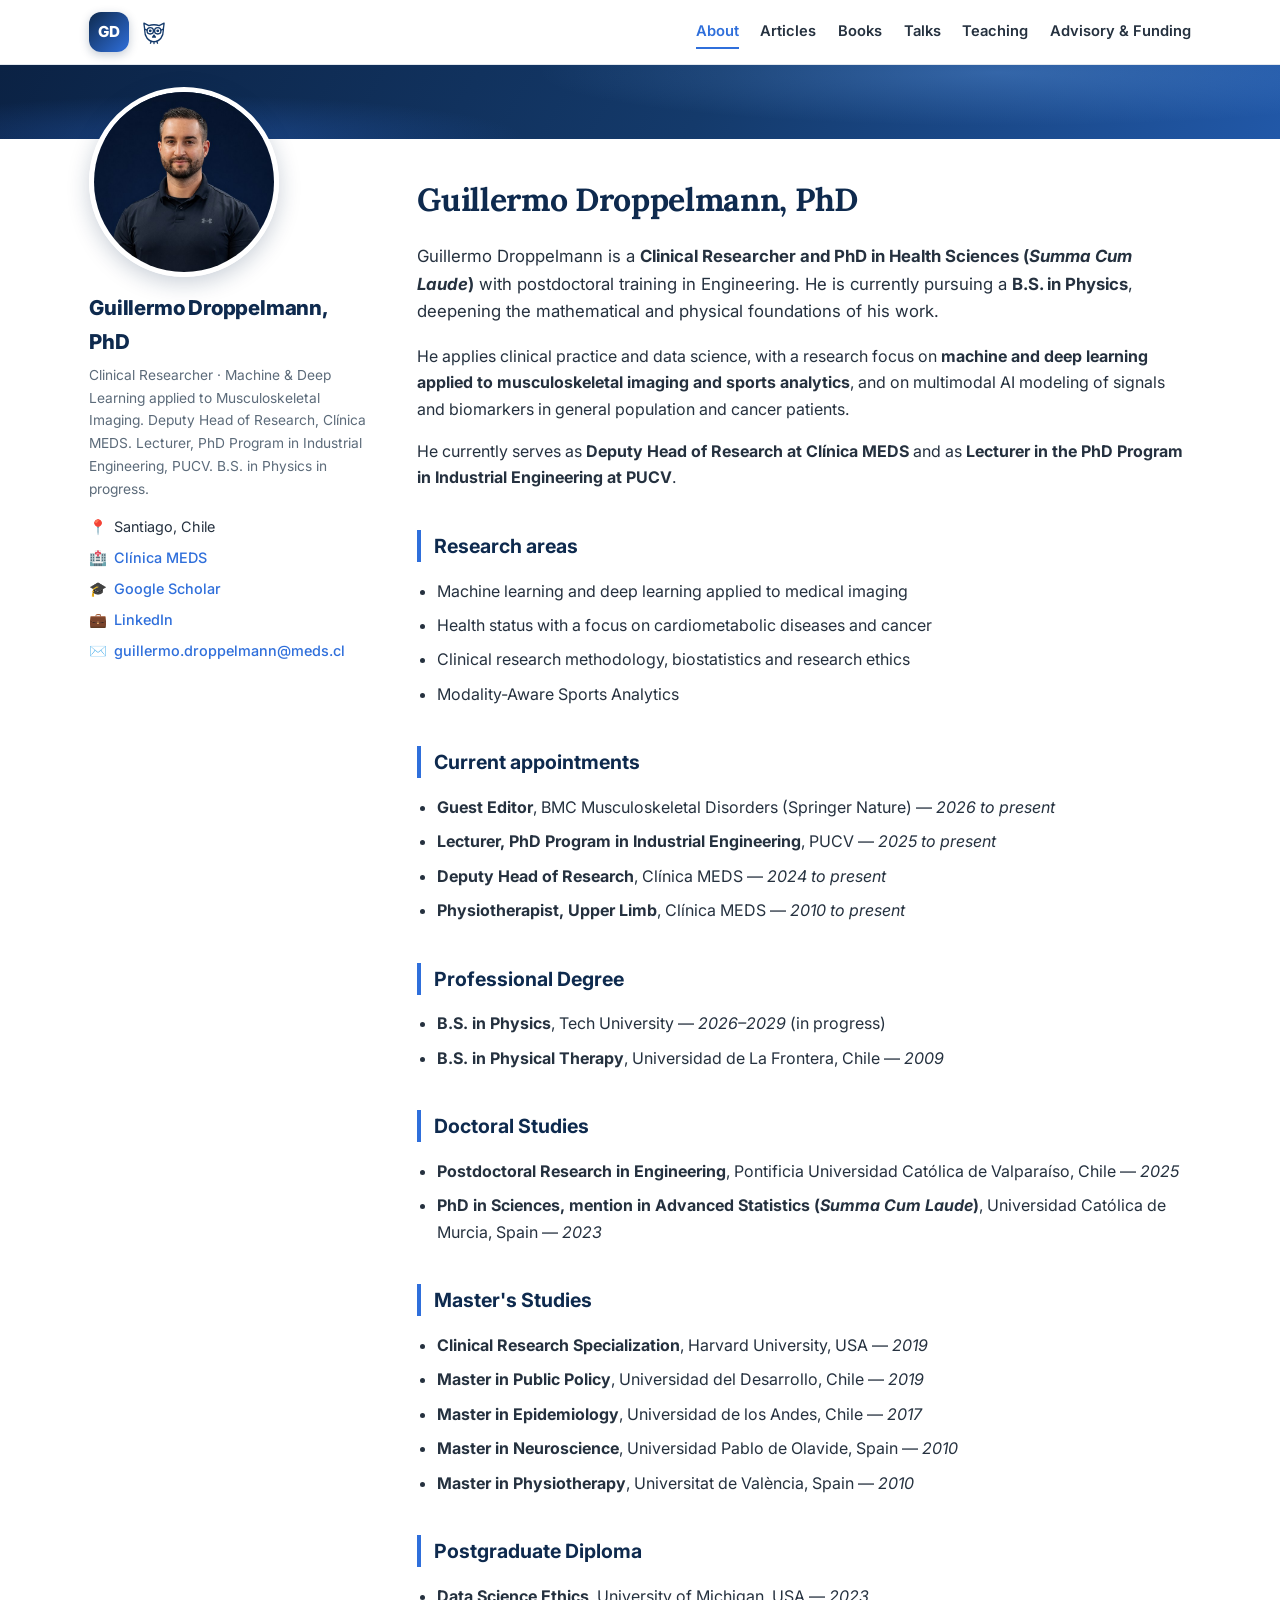
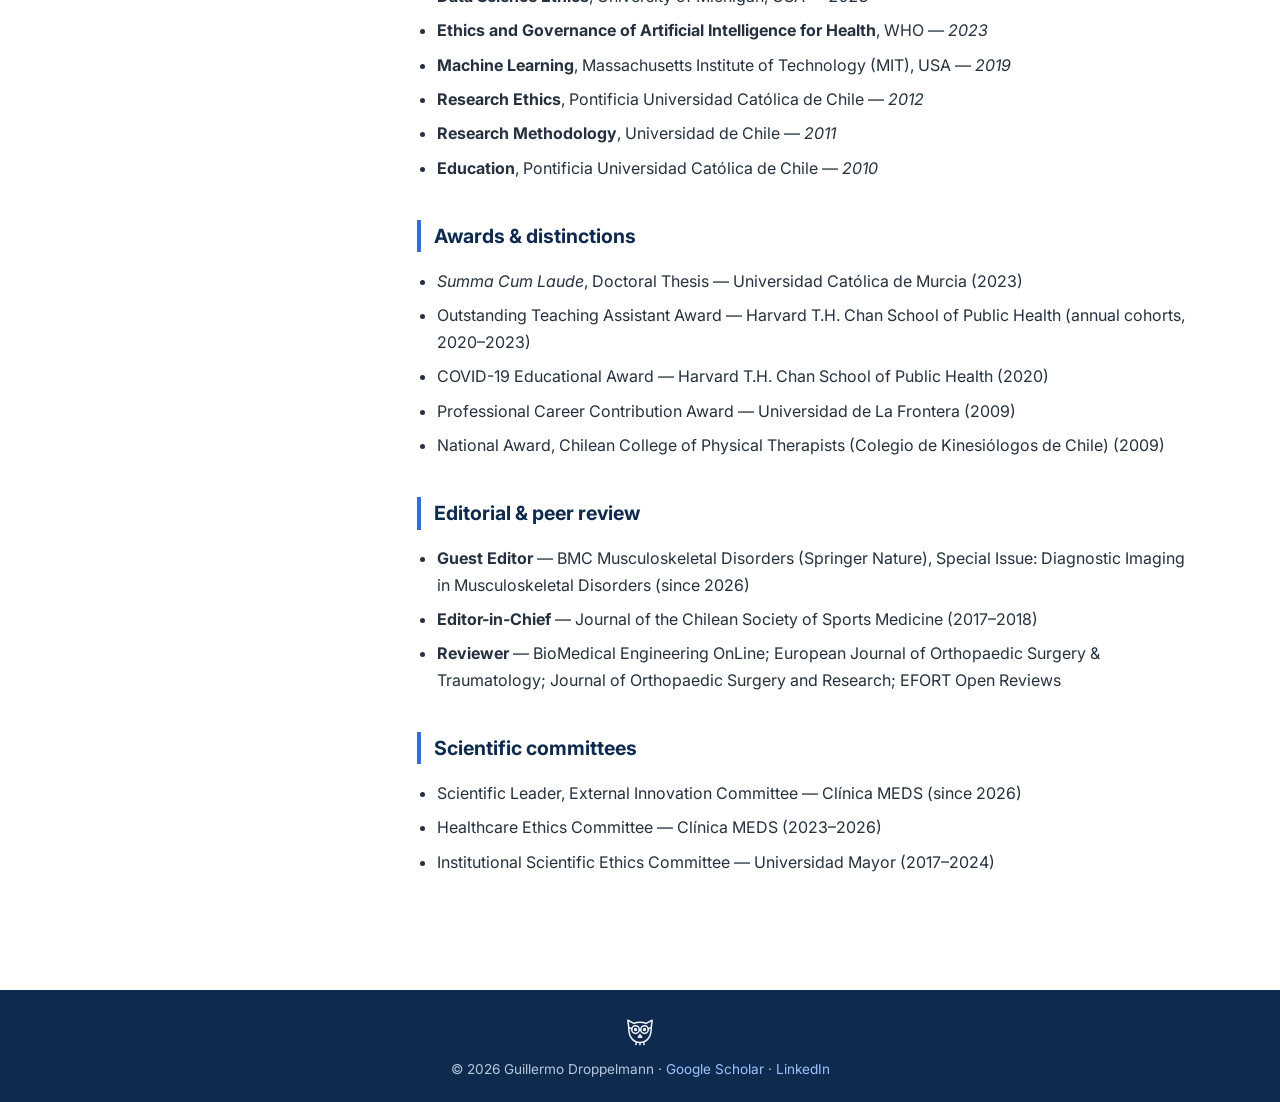
==== commit a893e18e: "Merge Funding tab into Advisory in nav" ====
--- a/index.html
+++ b/index.html
@@ -165,8 +165,7 @@
       <a href="books.html">Books</a>
       <a href="talks.html">Talks</a>
       <a href="teaching.html">Teaching</a>
-      <a href="advisory.html">Advisory</a>
-      <a href="grants.html">Funding</a>
+      <a href="advisory.html">Advisory &amp; Funding</a>
     </nav>
   </div>
 </header>
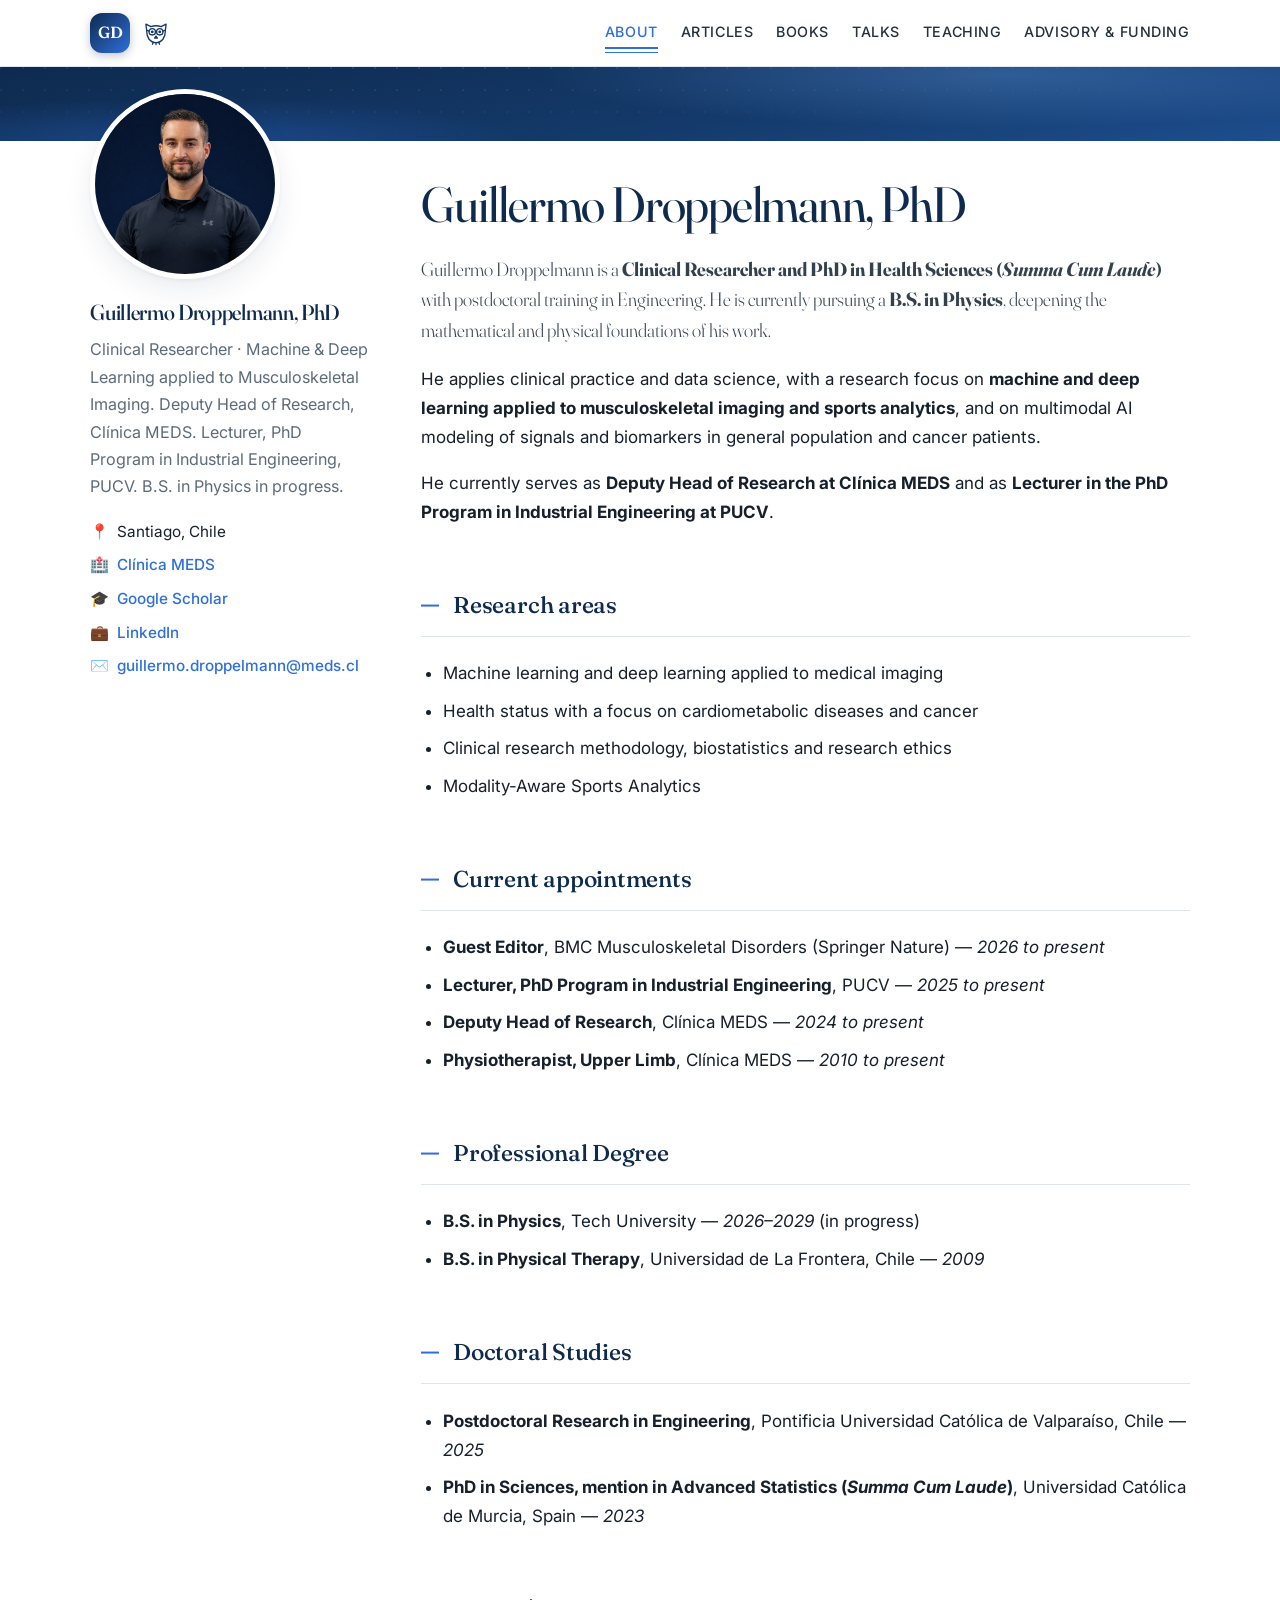
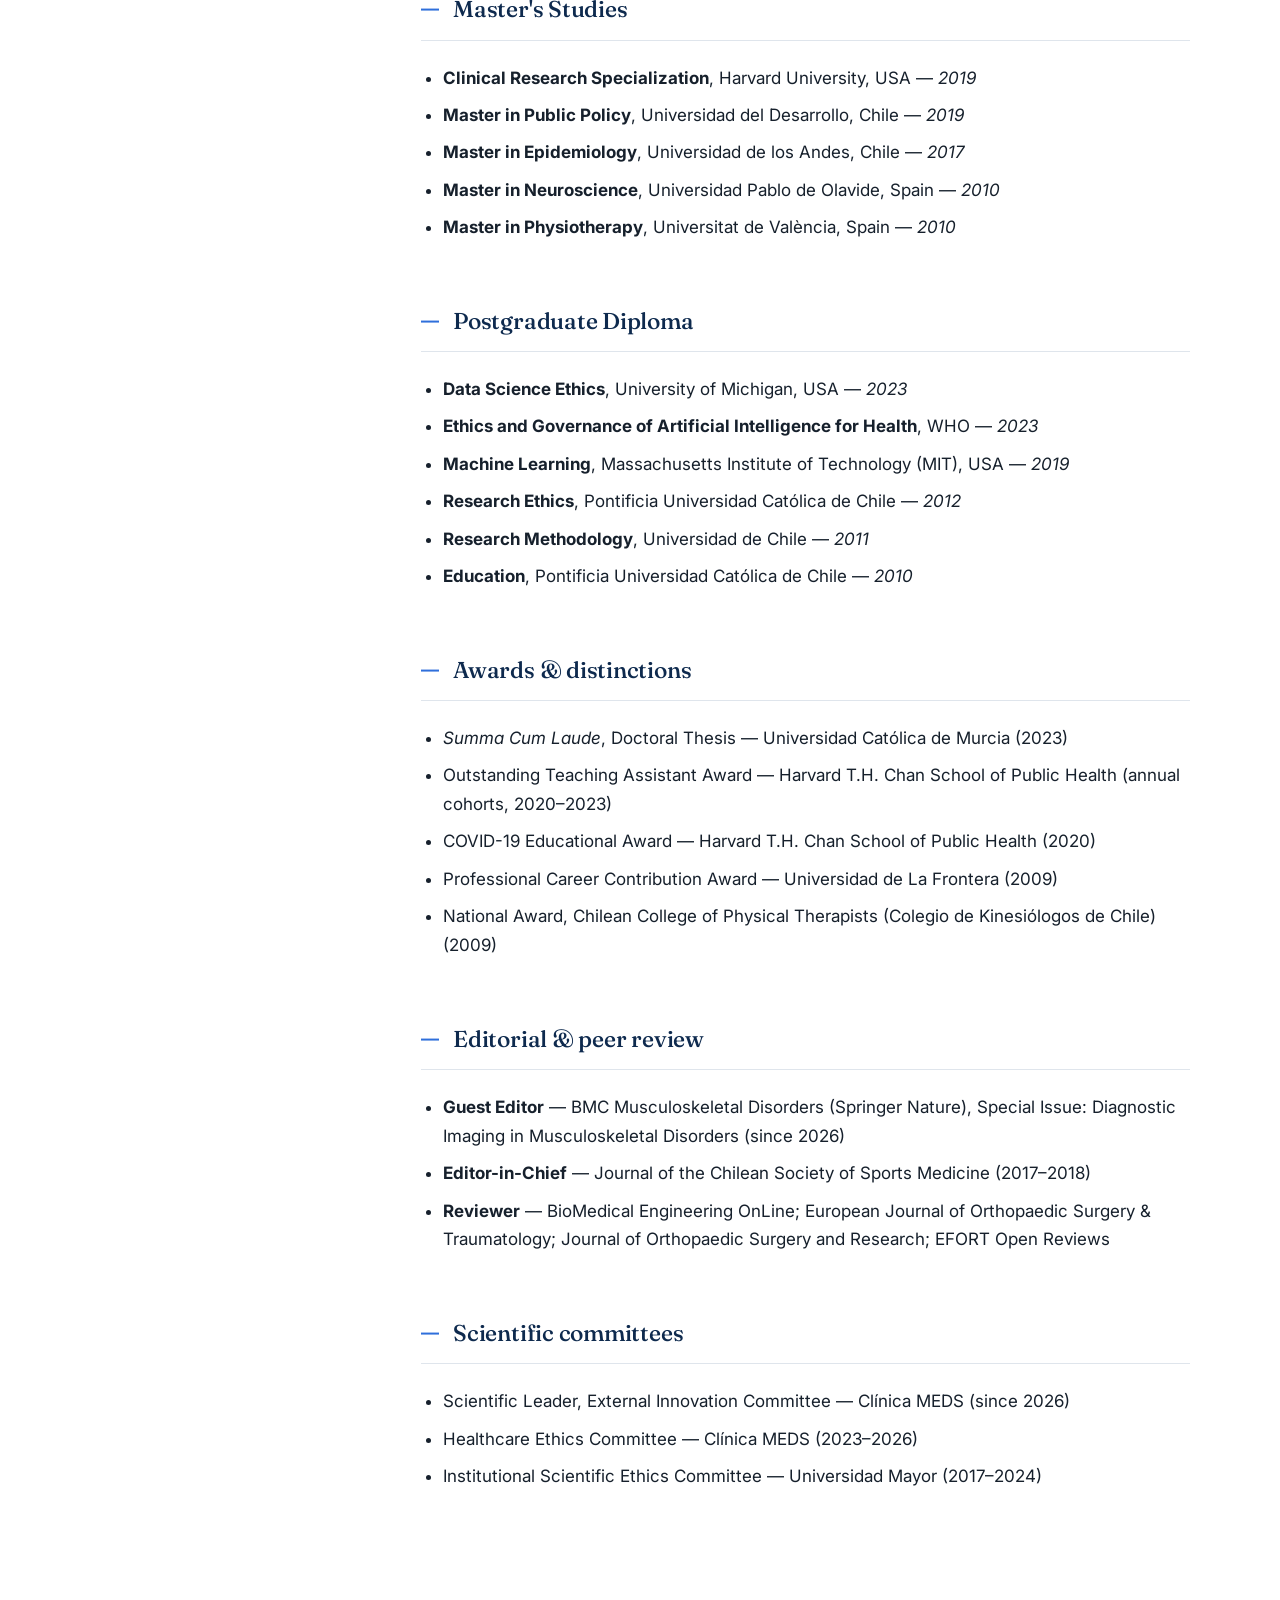
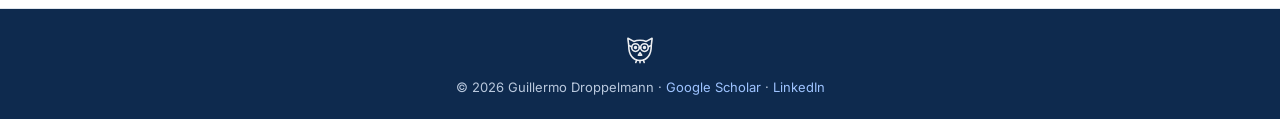
==== commit 582abc87: "Use shared stylesheet and site.js on index" ====
--- a/index.html
+++ b/index.html
@@ -12,133 +12,7 @@
 <meta property="og:url" content="https://guillermodroppelmann.github.io/">
 <link rel="canonical" href="https://guillermodroppelmann.github.io/">
 <meta property="og:image" content="https://guillermodroppelmann.github.io/images/profile.jpg">
-<style>
-
-@import url('https://fonts.googleapis.com/css2?family=Inter:wght@400;500;600;700;800&family=Lora:ital,wght@0,600;1,400&display=swap');
-:root{
-  --navy:#0e2a4e; --navy-2:#143a6b; --accent:#2f6fdb; --accent-soft:#e8f0fd;
-  --text:#25313f; --muted:#5c6b7a; --line:#e3e8ee; --bg:#fff; --bg-soft:#f6f8fb;
-  --chip-conference:#e8f0fd; --chip-conference-t:#2057b8;
-  --chip-course:#e5f6ec; --chip-course-t:#1b7a45;
-  --chip-symposium:#f1e9fb; --chip-symposium-t:#6d3fb5;
-  --chip-seminar:#fdf0e2; --chip-seminar-t:#a86412;
-  --chip-workshop:#e2f5f5; --chip-workshop-t:#0e7a7a;
-}
-*{box-sizing:border-box;margin:0;padding:0;}
-html{scroll-behavior:smooth;}
-body{font-family:'Inter',-apple-system,BlinkMacSystemFont,'Segoe UI',Roboto,sans-serif;
-  color:var(--text);background:var(--bg);line-height:1.65;font-size:16px;}
-a{color:var(--accent);text-decoration:none;} a:hover{text-decoration:underline;}
-/* ---------- header ---------- */
-.masthead{position:sticky;top:0;background:rgba(255,255,255,.94);backdrop-filter:blur(8px);
-  border-bottom:1px solid var(--line);z-index:50;}
-.masthead-inner{max-width:1140px;margin:0 auto;padding:.75em 1.2em;display:flex;flex-wrap:wrap;
-  justify-content:space-between;align-items:center;gap:.5em;}
-.site-title{font-weight:800;font-size:.95em;color:#fff;background:linear-gradient(135deg,var(--navy),var(--accent));
-  width:40px;height:40px;border-radius:12px;display:flex;align-items:center;justify-content:center;
-  letter-spacing:.02em;box-shadow:0 3px 10px rgba(14,42,78,.25);}
-.site-title:hover{text-decoration:none;transform:scale(1.05);transition:transform .15s;}
-.masthead nav{display:flex;flex-wrap:wrap;gap:1.35em;}
-.masthead nav a{color:var(--text);font-weight:600;font-size:.92em;padding:.25em 0;
-  border-bottom:2.5px solid transparent;}
-.masthead nav a.active,.masthead nav a:hover{border-bottom-color:var(--accent);color:var(--accent);text-decoration:none;}
-/* ---------- hero band ---------- */
-.hero-band{height:74px;position:relative;overflow:hidden;
-  background:linear-gradient(120deg,#0b2244 0%,var(--navy-2) 55%,#2158a8 100%);}
-.hero-band::before{content:'';position:absolute;inset:0;
-  background:radial-gradient(ellipse 60% 120% at 78% 10%,rgba(120,180,255,.28),transparent 60%),
-             radial-gradient(ellipse 40% 90% at 15% 100%,rgba(47,111,219,.35),transparent 65%);}
-/* ---------- layout ---------- */
-.layout{max-width:1140px;margin:0 auto;padding:0 1.2em 3em;display:grid;
-  grid-template-columns:280px 1fr;gap:3em;}
-.sidebar{margin-top:-52px;position:relative;z-index:5;}
-.avatar{width:190px;height:190px;border-radius:50%;object-fit:cover;display:block;
-  border:5px solid #fff;box-shadow:0 6px 22px rgba(14,42,78,.22);}
-.avatar-fallback{width:190px;height:190px;border-radius:50%;background:var(--navy);color:#fff;
-  font-size:3.6em;font-weight:800;align-items:center;justify-content:center;border:5px solid #fff;
-  box-shadow:0 6px 22px rgba(14,42,78,.22);}
-.author-name{font-size:1.28em;margin:.7em 0 .25em;color:var(--navy);font-weight:800;letter-spacing:-.01em;}
-.author-bio{font-size:.86em;color:var(--muted);margin-bottom:1.1em;}
-.author-links{list-style:none;font-size:.9em;}
-.author-links li{margin:.5em 0;overflow-wrap:anywhere;display:flex;gap:.5em;align-items:baseline;}
-.author-links a{font-weight:500;}
-.content{padding-top:2.2em;min-width:0;}
-/* ---------- typography ---------- */
-.content h1{font-family:'Lora',Georgia,serif;font-size:2em;margin-bottom:.5em;color:var(--navy);letter-spacing:-.01em;}
-.content h2{font-size:1.22em;font-weight:700;color:var(--navy);margin:2em 0 .8em;padding-left:.65em;
-  border-left:4px solid var(--accent);}
-.content h3{font-size:1em;margin:1.3em 0 .5em;color:var(--accent);font-weight:700;}
-.content p{margin-bottom:1em;}
-.content ul{margin:0 0 1.2em 1.25em;}
-.content ul li{margin-bottom:.5em;}
-.lead{font-size:1.05em;}
-/* ---------- publications ---------- */
-ul.pub-list{list-style:none;margin-left:0;}
-.pub{display:flex;gap:1.1em;background:#fff;border:1px solid var(--line);border-radius:12px;
-  padding:1.05em 1.2em;margin-bottom:.9em;transition:box-shadow .18s,transform .18s;}
-.pub:hover{box-shadow:0 8px 22px rgba(14,42,78,.10);transform:translateY(-2px);}
-.pub-side{flex:0 0 auto;}
-.pub-main{min-width:0;}
-.year-badge{display:inline-block;background:var(--accent-soft);color:var(--accent);font-weight:700;
-  font-size:.8em;padding:.28em .7em;border-radius:999px;white-space:nowrap;}
-.year-badge.review{background:#fdf3d7;color:#8a6400;}
-.pub-title{font-weight:600;margin-bottom:.2em;line-height:1.45;}
-.pub-authors{font-size:.88em;color:var(--muted);margin-bottom:.15em;}
-.pub-journal{font-size:.88em;margin-bottom:.55em;}
-.pub-actions{display:flex;gap:.6em;margin-bottom:0!important;}
-.btn{display:inline-block;font-size:.78em;font-weight:600;padding:.32em .95em;border:1.5px solid var(--accent);
-  border-radius:999px;color:var(--accent);background:#fff;cursor:pointer;font-family:inherit;transition:all .15s;}
-.btn:hover{background:var(--accent);color:#fff;text-decoration:none;}
-.chapter-thumb{max-width:290px;width:100%;border:1px solid var(--line);border-radius:8px;
-  box-shadow:0 3px 10px rgba(14,42,78,.10);margin:.3em 0 .7em;display:block;transition:transform .18s;}
-.chapter-thumb:hover{transform:scale(1.02);}
-/* ---------- talks ---------- */
-.talk-year{font-family:'Lora',Georgia,serif;font-size:1.35em;color:var(--navy);margin:1.6em 0 .7em;}
-ul.talk-list{list-style:none;margin-left:0;}
-.talk{border-left:3px solid var(--line);padding:.15em 0 .9em 1.15em;position:relative;margin-left:.35em;}
-.talk::before{content:'';position:absolute;left:-7px;top:.42em;width:11px;height:11px;border-radius:50%;
-  background:var(--accent);border:2.5px solid #fff;box-shadow:0 0 0 1.5px var(--accent);}
-.talk-type{display:inline-block;font-size:.7em;font-weight:700;text-transform:uppercase;letter-spacing:.05em;
-  padding:.18em .65em;border-radius:999px;margin-right:.45em;vertical-align:1px;}
-.tt-conference{background:var(--chip-conference);color:var(--chip-conference-t);}
-.tt-course{background:var(--chip-course);color:var(--chip-course-t);}
-.tt-symposium{background:var(--chip-symposium);color:var(--chip-symposium-t);}
-.tt-seminar{background:var(--chip-seminar);color:var(--chip-seminar-t);}
-.tt-workshop{background:var(--chip-workshop);color:var(--chip-workshop-t);}
-.talk-title{font-weight:600;}
-.talk-meta{font-size:.88em;color:var(--muted);}
-.upcoming-box{background:linear-gradient(120deg,var(--accent-soft),#f2f7ff);border:1.5px dashed var(--accent);
-  border-radius:12px;padding:1.2em 1.4em;margin-bottom:1.5em;}
-.upcoming-box p{margin-bottom:.3em;}
-/* ---------- consulting ---------- */
-.consulting-grid{display:grid;grid-template-columns:repeat(auto-fit,minmax(290px,1fr));gap:1.1em;margin:1.2em 0;}
-.consult-card{background:#fff;border:1px solid var(--line);border-radius:14px;padding:1.3em 1.4em;
-  transition:box-shadow .18s,transform .18s;display:flex;flex-direction:column;}
-.consult-card:hover{box-shadow:0 10px 26px rgba(14,42,78,.12);transform:translateY(-3px);}
-.consult-tag{align-self:flex-start;font-size:.7em;font-weight:700;text-transform:uppercase;letter-spacing:.05em;
-  background:var(--accent-soft);color:var(--accent);padding:.2em .7em;border-radius:999px;margin-bottom:.7em;}
-.consult-card h3{margin:0 0 .25em;color:var(--navy);font-size:1.02em;}
-.consult-client{font-size:.85em;color:var(--muted);font-weight:600;margin-bottom:.5em;}
-.consult-card p.desc{font-size:.9em;color:var(--text);margin-bottom:0;}
-.cta-box{background:var(--navy);color:#fff;border-radius:14px;padding:1.5em 1.7em;margin-top:1.8em;}
-.cta-box h3{color:#fff;margin-top:0;}
-.cta-box a{color:#9ec3ff;font-weight:600;}
-/* ---------- footer ---------- */
-.brand{display:flex;align-items:center;gap:.6em;}
-.owl-header{width:30px;height:30px;color:var(--navy-2);}
-.footer-owl{display:flex;justify-content:center;padding-top:1.4em;}
-.owl-footer{width:36px;height:36px;color:#fff;opacity:.92;}
-.site-footer{margin-top:3em;background:var(--navy);}
-.site-footer p{max-width:1140px;margin:0 auto;padding:.7em 1.2em 1.6em;font-size:.85em;color:#b9c8dd;text-align:center;}
-.site-footer a{color:#9ec3ff;}
-@media(max-width:840px){
-  .layout{grid-template-columns:1fr;gap:1.5em;}
-  .sidebar{display:flex;flex-direction:column;align-items:center;text-align:center;margin-top:-52px;}
-  .author-links li{justify-content:center;}
-  .hero-band{height:84px;}
-}
-
-</style>
+<link rel="stylesheet" href="assets/style.css">
 <script type="application/ld+json">
 {
  "@context":"https://schema.org","@type":"Person",
@@ -291,5 +165,6 @@
   });
 });
 </script>
+<script defer src="assets/site.js"></script>
 </body>
 </html>
--- a/assets/style.css
+++ b/assets/style.css
@@ -0,0 +1,236 @@
+
+@import url('https://fonts.googleapis.com/css2?family=Inter:wght@400;500;600;700;800&family=Lora:ital,wght@0,600;1,400&family=Fraunces:ital,opsz,wght@0,9..144,300;0,9..144,400;0,9..144,500;0,9..144,600;1,9..144,400&family=JetBrains+Mono:wght@400;500&display=swap');
+:root{
+  --navy:#0e2a4e; --navy-2:#143a6b; --accent:#2f6fdb; --accent-soft:#e8f0fd;
+  --text:#25313f; --muted:#5c6b7a; --line:#e3e8ee; --bg:#fff; --bg-soft:#f6f8fb;
+  --chip-conference:#e8f0fd; --chip-conference-t:#2057b8;
+  --chip-course:#e5f6ec; --chip-course-t:#1b7a45;
+  --chip-symposium:#f1e9fb; --chip-symposium-t:#6d3fb5;
+  --chip-seminar:#fdf0e2; --chip-seminar-t:#a86412;
+  --chip-workshop:#e2f5f5; --chip-workshop-t:#0e7a7a;
+}
+*{box-sizing:border-box;margin:0;padding:0;}
+html{scroll-behavior:smooth;}
+body{font-family:'Inter',-apple-system,BlinkMacSystemFont,'Segoe UI',Roboto,sans-serif;
+  color:var(--text);background:var(--bg);line-height:1.65;font-size:16px;}
+a{color:var(--accent);text-decoration:none;} a:hover{text-decoration:underline;}
+/* ---------- header ---------- */
+.masthead{position:sticky;top:0;background:rgba(255,255,255,.94);backdrop-filter:blur(8px);
+  border-bottom:1px solid var(--line);z-index:50;}
+.masthead-inner{max-width:1140px;margin:0 auto;padding:.75em 1.2em;display:flex;flex-wrap:wrap;
+  justify-content:space-between;align-items:center;gap:.5em;}
+.site-title{font-weight:800;font-size:.95em;color:#fff;background:linear-gradient(135deg,var(--navy),var(--accent));
+  width:40px;height:40px;border-radius:12px;display:flex;align-items:center;justify-content:center;
+  letter-spacing:.02em;box-shadow:0 3px 10px rgba(14,42,78,.25);}
+.site-title:hover{text-decoration:none;transform:scale(1.05);transition:transform .15s;}
+.masthead nav{display:flex;flex-wrap:wrap;gap:1.35em;}
+.masthead nav a{color:var(--text);font-weight:600;font-size:.92em;padding:.25em 0;
+  border-bottom:2.5px solid transparent;}
+.masthead nav a.active,.masthead nav a:hover{border-bottom-color:var(--accent);color:var(--accent);text-decoration:none;}
+/* ---------- hero band ---------- */
+.hero-band{height:74px;position:relative;overflow:hidden;
+  background:linear-gradient(120deg,#0b2244 0%,var(--navy-2) 55%,#2158a8 100%);}
+.hero-band::before{content:'';position:absolute;inset:0;
+  background:radial-gradient(ellipse 60% 120% at 78% 10%,rgba(120,180,255,.28),transparent 60%),
+             radial-gradient(ellipse 40% 90% at 15% 100%,rgba(47,111,219,.35),transparent 65%);}
+/* ---------- layout ---------- */
+.layout{max-width:1140px;margin:0 auto;padding:0 1.2em 3em;display:grid;
+  grid-template-columns:280px 1fr;gap:3em;}
+.sidebar{margin-top:-52px;position:relative;z-index:5;}
+.avatar{width:190px;height:190px;border-radius:50%;object-fit:cover;display:block;
+  border:5px solid #fff;box-shadow:0 6px 22px rgba(14,42,78,.22);}
+.avatar-fallback{width:190px;height:190px;border-radius:50%;background:var(--navy);color:#fff;
+  font-size:3.6em;font-weight:800;align-items:center;justify-content:center;border:5px solid #fff;
+  box-shadow:0 6px 22px rgba(14,42,78,.22);}
+.author-name{font-size:1.28em;margin:.7em 0 .25em;color:var(--navy);font-weight:800;letter-spacing:-.01em;}
+.author-bio{font-size:.86em;color:var(--muted);margin-bottom:1.1em;}
+.author-links{list-style:none;font-size:.9em;}
+.author-links li{margin:.5em 0;overflow-wrap:anywhere;display:flex;gap:.5em;align-items:baseline;}
+.author-links a{font-weight:500;}
+.content{padding-top:2.2em;min-width:0;}
+/* ---------- typography ---------- */
+.content h1{font-family:'Lora',Georgia,serif;font-size:2em;margin-bottom:.5em;color:var(--navy);letter-spacing:-.01em;}
+.content h2{font-size:1.22em;font-weight:700;color:var(--navy);margin:2em 0 .8em;padding-left:.65em;
+  border-left:4px solid var(--accent);}
+.content h3{font-size:1em;margin:1.3em 0 .5em;color:var(--accent);font-weight:700;}
+.content p{margin-bottom:1em;}
+.content ul{margin:0 0 1.2em 1.25em;}
+.content ul li{margin-bottom:.5em;}
+.lead{font-size:1.05em;}
+/* ---------- publications ---------- */
+ul.pub-list{list-style:none;margin-left:0;}
+.pub{display:flex;gap:1.1em;background:#fff;border:1px solid var(--line);border-radius:12px;
+  padding:1.05em 1.2em;margin-bottom:.9em;transition:box-shadow .18s,transform .18s;}
+.pub:hover{box-shadow:0 8px 22px rgba(14,42,78,.10);transform:translateY(-2px);}
+.pub-side{flex:0 0 auto;}
+.pub-main{min-width:0;}
+.year-badge{display:inline-block;background:var(--accent-soft);color:var(--accent);font-weight:700;
+  font-size:.8em;padding:.28em .7em;border-radius:999px;white-space:nowrap;}
+.year-badge.review{background:#fdf3d7;color:#8a6400;}
+.pub-title{font-weight:600;margin-bottom:.2em;line-height:1.45;}
+.pub-authors{font-size:.88em;color:var(--muted);margin-bottom:.15em;}
+.pub-journal{font-size:.88em;margin-bottom:.55em;}
+.pub-actions{display:flex;gap:.6em;margin-bottom:0!important;}
+.btn{display:inline-block;font-size:.78em;font-weight:600;padding:.32em .95em;border:1.5px solid var(--accent);
+  border-radius:999px;color:var(--accent);background:#fff;cursor:pointer;font-family:inherit;transition:all .15s;}
+.btn:hover{background:var(--accent);color:#fff;text-decoration:none;}
+.chapter-thumb{max-width:290px;width:100%;border:1px solid var(--line);border-radius:8px;
+  box-shadow:0 3px 10px rgba(14,42,78,.10);margin:.3em 0 .7em;display:block;transition:transform .18s;}
+.chapter-thumb:hover{transform:scale(1.02);}
+/* ---------- talks ---------- */
+.talk-year{font-family:'Lora',Georgia,serif;font-size:1.35em;color:var(--navy);margin:1.6em 0 .7em;}
+ul.talk-list{list-style:none;margin-left:0;}
+.talk{border-left:3px solid var(--line);padding:.15em 0 .9em 1.15em;position:relative;margin-left:.35em;}
+.talk::before{content:'';position:absolute;left:-7px;top:.42em;width:11px;height:11px;border-radius:50%;
+  background:var(--accent);border:2.5px solid #fff;box-shadow:0 0 0 1.5px var(--accent);}
+.talk-type{display:inline-block;font-size:.7em;font-weight:700;text-transform:uppercase;letter-spacing:.05em;
+  padding:.18em .65em;border-radius:999px;margin-right:.45em;vertical-align:1px;}
+.tt-conference{background:var(--chip-conference);color:var(--chip-conference-t);}
+.tt-course{background:var(--chip-course);color:var(--chip-course-t);}
+.tt-symposium{background:var(--chip-symposium);color:var(--chip-symposium-t);}
+.tt-seminar{background:var(--chip-seminar);color:var(--chip-seminar-t);}
+.tt-workshop{background:var(--chip-workshop);color:var(--chip-workshop-t);}
+.talk-title{font-weight:600;}
+.talk-meta{font-size:.88em;color:var(--muted);}
+.upcoming-box{background:linear-gradient(120deg,var(--accent-soft),#f2f7ff);border:1.5px dashed var(--accent);
+  border-radius:12px;padding:1.2em 1.4em;margin-bottom:1.5em;}
+.upcoming-box p{margin-bottom:.3em;}
+/* ---------- consulting ---------- */
+.consulting-grid{display:grid;grid-template-columns:repeat(auto-fit,minmax(290px,1fr));gap:1.1em;margin:1.2em 0;}
+.consult-card{background:#fff;border:1px solid var(--line);border-radius:14px;padding:1.3em 1.4em;
+  transition:box-shadow .18s,transform .18s;display:flex;flex-direction:column;}
+.consult-card:hover{box-shadow:0 10px 26px rgba(14,42,78,.12);transform:translateY(-3px);}
+.consult-tag{align-self:flex-start;font-size:.7em;font-weight:700;text-transform:uppercase;letter-spacing:.05em;
+  background:var(--accent-soft);color:var(--accent);padding:.2em .7em;border-radius:999px;margin-bottom:.7em;}
+.consult-card h3{margin:0 0 .25em;color:var(--navy);font-size:1.02em;}
+.consult-client{font-size:.85em;color:var(--muted);font-weight:600;margin-bottom:.5em;}
+.consult-card p.desc{font-size:.9em;color:var(--text);margin-bottom:0;}
+.cta-box{background:var(--navy);color:#fff;border-radius:14px;padding:1.5em 1.7em;margin-top:1.8em;}
+.cta-box h3{color:#fff;margin-top:0;}
+.cta-box a{color:#9ec3ff;font-weight:600;}
+/* ---------- footer ---------- */
+.brand{display:flex;align-items:center;gap:.6em;}
+.owl-header{width:30px;height:30px;color:var(--navy-2);}
+.footer-owl{display:flex;justify-content:center;padding-top:1.4em;}
+.owl-footer{width:36px;height:36px;color:#fff;opacity:.92;}
+.site-footer{margin-top:3em;background:var(--navy);}
+.site-footer p{max-width:1140px;margin:0 auto;padding:.7em 1.2em 1.6em;font-size:.85em;color:#b9c8dd;text-align:center;}
+.site-footer a{color:#9ec3ff;}
+@media(max-width:840px){
+  .layout{grid-template-columns:1fr;gap:1.5em;}
+  .sidebar{display:flex;flex-direction:column;align-items:center;text-align:center;margin-top:-52px;}
+  .author-links li{justify-content:center;}
+  .hero-band{height:84px;}
+}
+
+
+
+/* ============================================================
+   REFINEMENT LAYER — editorial scientific
+   Overrides only. Original rules above remain intact.
+   ============================================================ */
+
+:root{
+  --display:'Fraunces',Georgia,serif;
+  --mono:'JetBrains Mono',ui-monospace,monospace;
+  --ink:#16202c;
+  --rule:#dfe5ec;
+  --shadow-sm:0 1px 2px rgba(14,42,78,.04),0 2px 8px rgba(14,42,78,.04);
+  --shadow-md:0 2px 4px rgba(14,42,78,.05),0 12px 28px rgba(14,42,78,.08);
+  --ease:cubic-bezier(.22,1,.36,1);
+}
+
+html{scroll-behavior:smooth;}
+body{font-size:17px;line-height:1.7;color:var(--ink);
+  -webkit-font-smoothing:antialiased;text-rendering:optimizeLegibility;}
+
+/* ---- reading progress ---- */
+#progress{position:fixed;top:0;left:0;height:2px;width:0;z-index:99;
+  background:linear-gradient(90deg,var(--accent),var(--navy-2));transition:width .1s linear;}
+
+/* ---- masthead ---- */
+.masthead{backdrop-filter:saturate(180%) blur(12px);
+  -webkit-backdrop-filter:saturate(180%) blur(12px);
+  background:rgba(255,255,255,.82);border-bottom:1px solid var(--rule);}
+.site-title{font-family:var(--display);font-weight:600;letter-spacing:.02em;}
+.masthead nav a{position:relative;font-size:.84em;letter-spacing:.04em;
+  text-transform:uppercase;font-weight:500;transition:color .2s var(--ease);}
+.masthead nav a::after{content:'';position:absolute;left:0;right:0;bottom:-6px;height:1.5px;
+  background:var(--accent);transform:scaleX(0);transform-origin:left;
+  transition:transform .3s var(--ease);}
+.masthead nav a:hover::after,.masthead nav a.active::after{transform:scaleX(1);}
+
+/* ---- hero ---- */
+.hero-band{background:linear-gradient(170deg,var(--navy) 0%,var(--navy-2) 60%,#1d4e8f 100%);
+  position:relative;overflow:hidden;}
+.hero-band::after{content:'';position:absolute;inset:0;pointer-events:none;
+  background-image:radial-gradient(circle at 1px 1px,rgba(255,255,255,.10) 1px,transparent 0);
+  background-size:22px 22px;
+  -webkit-mask-image:radial-gradient(ellipse at 30% 0%,#000 0%,transparent 75%);
+  mask-image:radial-gradient(ellipse at 30% 0%,#000 0%,transparent 75%);}
+
+/* ---- sidebar ---- */
+.avatar{box-shadow:var(--shadow-md);transition:transform .45s var(--ease);}
+.avatar:hover{transform:translateY(-3px) scale(1.015);}
+.author-name{font-family:var(--display);font-weight:500;letter-spacing:-.015em;
+  font-variation-settings:'opsz' 96;}
+.author-bio{color:var(--muted);font-size:.95em;}
+.author-links a{transition:color .2s var(--ease),transform .2s var(--ease);
+  display:inline-block;}
+.author-links a:hover{transform:translateX(2px);}
+
+/* ---- typography ---- */
+.content h1{font-family:var(--display);font-weight:400;
+  font-size:clamp(2.1rem,4.6vw,3.1rem);line-height:1.08;letter-spacing:-.025em;
+  font-variation-settings:'opsz' 144;margin-bottom:.45em;}
+.content h2{font-family:var(--display);font-weight:500;font-size:1.35em;
+  letter-spacing:-.01em;border-left:none;padding-left:0;
+  margin:2.6em 0 1em;padding-bottom:.45em;border-bottom:1px solid var(--rule);
+  display:flex;align-items:baseline;gap:.6em;}
+.content h2::before{content:'';flex:0 0 18px;height:2px;background:var(--accent);
+  transform:translateY(-.28em);}
+.content h3{font-family:var(--display);font-weight:500;}
+.lead{font-family:var(--display);font-weight:300;
+  font-size:clamp(1.08rem,1.5vw,1.26rem);line-height:1.6;color:#33414f;
+  font-variation-settings:'opsz' 144;}
+.content p{max-width:68ch;}
+.content ul li{margin-bottom:.5em;}
+.content a{text-decoration:none;
+  background-image:linear-gradient(var(--accent),var(--accent));
+  background-size:0% 1.5px;background-repeat:no-repeat;background-position:0 100%;
+  transition:background-size .3s var(--ease);}
+.content a:hover{background-size:100% 1.5px;}
+
+/* ---- chips & badges ---- */
+.year-badge,.talk-type,.consult-tag{font-family:var(--mono);font-size:.68em;
+  letter-spacing:.06em;font-weight:500;}
+
+/* ---- cards ---- */
+.pub,.consult-card,.talk{transition:transform .3s var(--ease),
+  box-shadow .3s var(--ease),border-color .3s var(--ease);}
+.pub:hover,.consult-card:hover{transform:translateY(-2px);box-shadow:var(--shadow-md);}
+.pub-title{font-family:var(--display);font-weight:500;letter-spacing:-.005em;}
+.btn{font-family:var(--mono);font-size:.72em;letter-spacing:.05em;
+  text-transform:uppercase;transition:all .22s var(--ease);}
+.btn:hover{transform:translateY(-1px);box-shadow:var(--shadow-sm);}
+
+/* ---- talks ---- */
+.talk{padding-left:.2em;}
+.talk:hover{border-color:var(--accent);}
+.talk-title{font-family:var(--display);font-weight:500;}
+.upcoming-box{background:linear-gradient(135deg,var(--accent-soft),#fbfcfe);
+  border:1px solid #cfe0f8;box-shadow:var(--shadow-sm);}
+.talk-year{font-family:var(--mono);letter-spacing:.08em;}
+
+/* ---- scroll reveal ---- */
+.reveal{opacity:0;transform:translateY(14px);
+  transition:opacity .7s var(--ease),transform .7s var(--ease);}
+.reveal.in{opacity:1;transform:none;}
+@media (prefers-reduced-motion:reduce){
+  html{scroll-behavior:auto;}
+  .reveal{opacity:1;transform:none;transition:none;}
+  .avatar,.pub,.consult-card,.btn{transition:none;}
+}
+
+/* ---- footer ---- */
+.site-footer{border-top:1px solid var(--rule);font-size:.9em;color:var(--muted);}
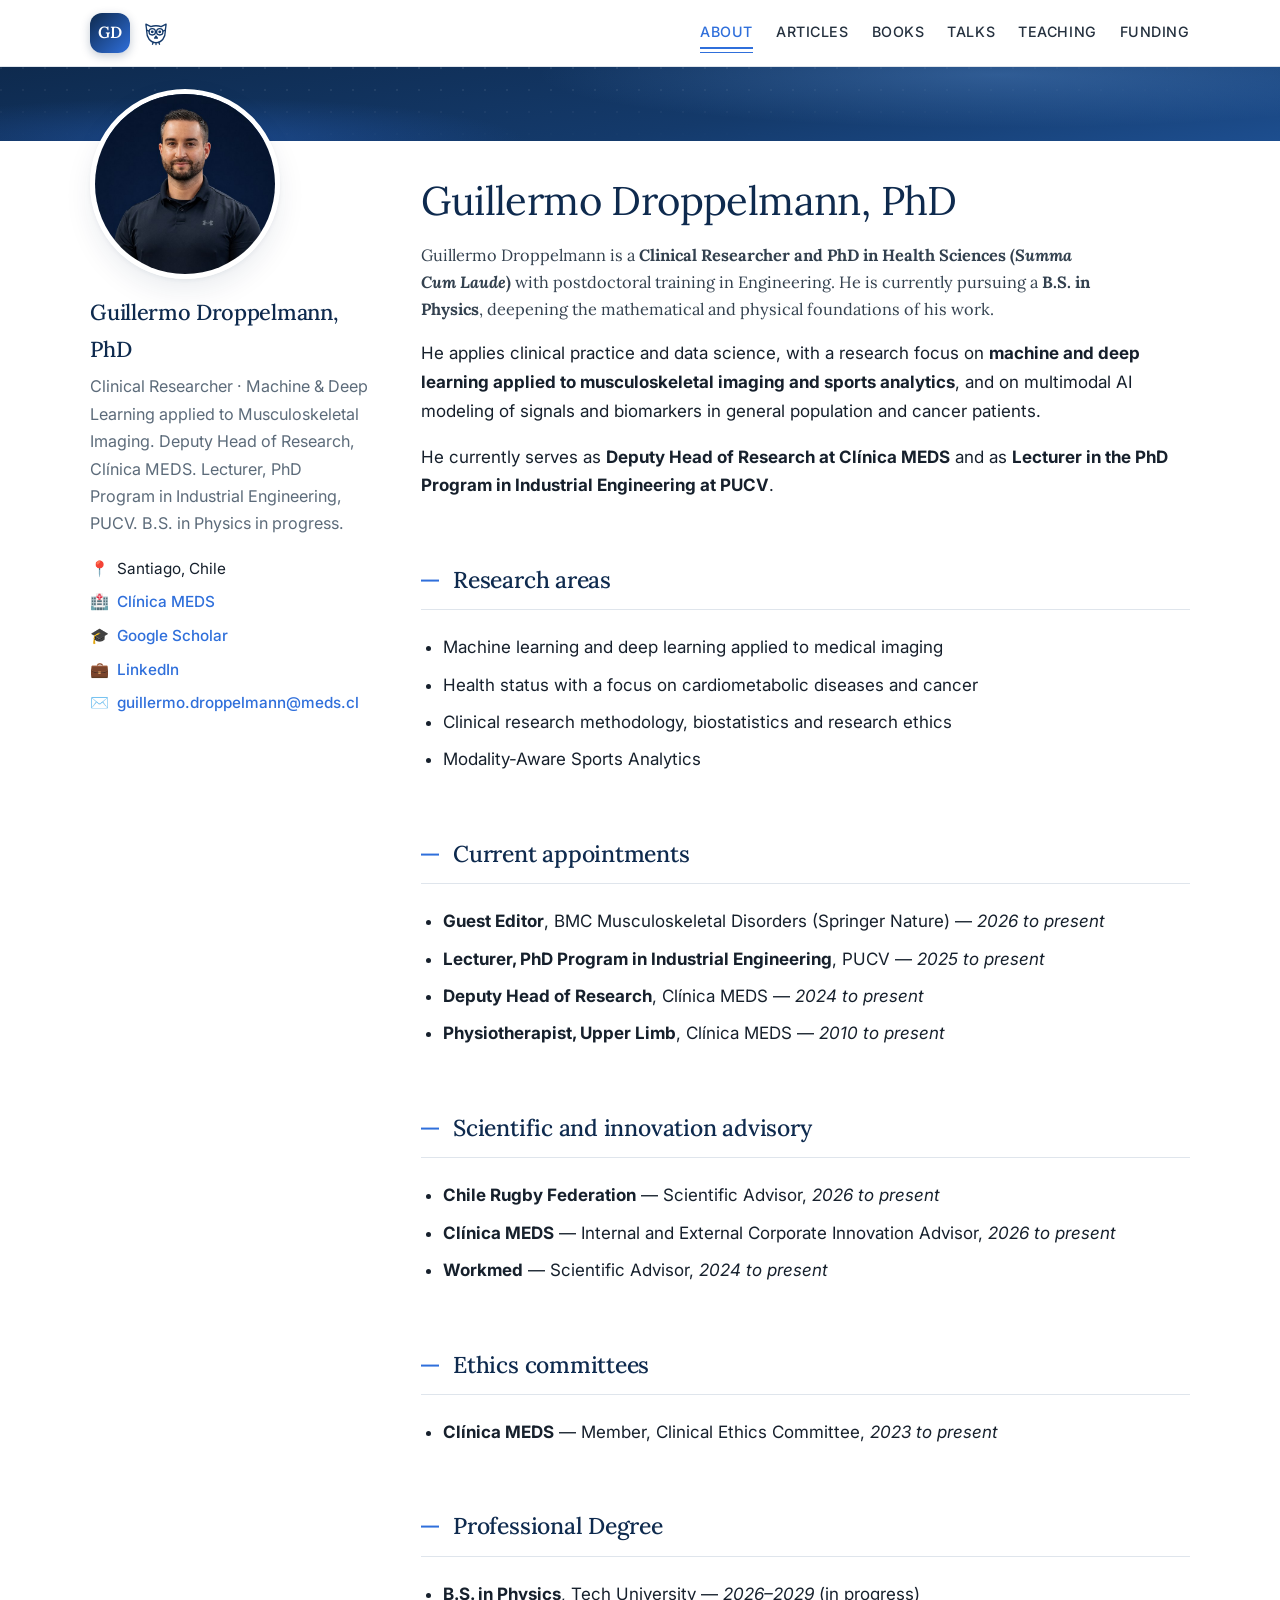
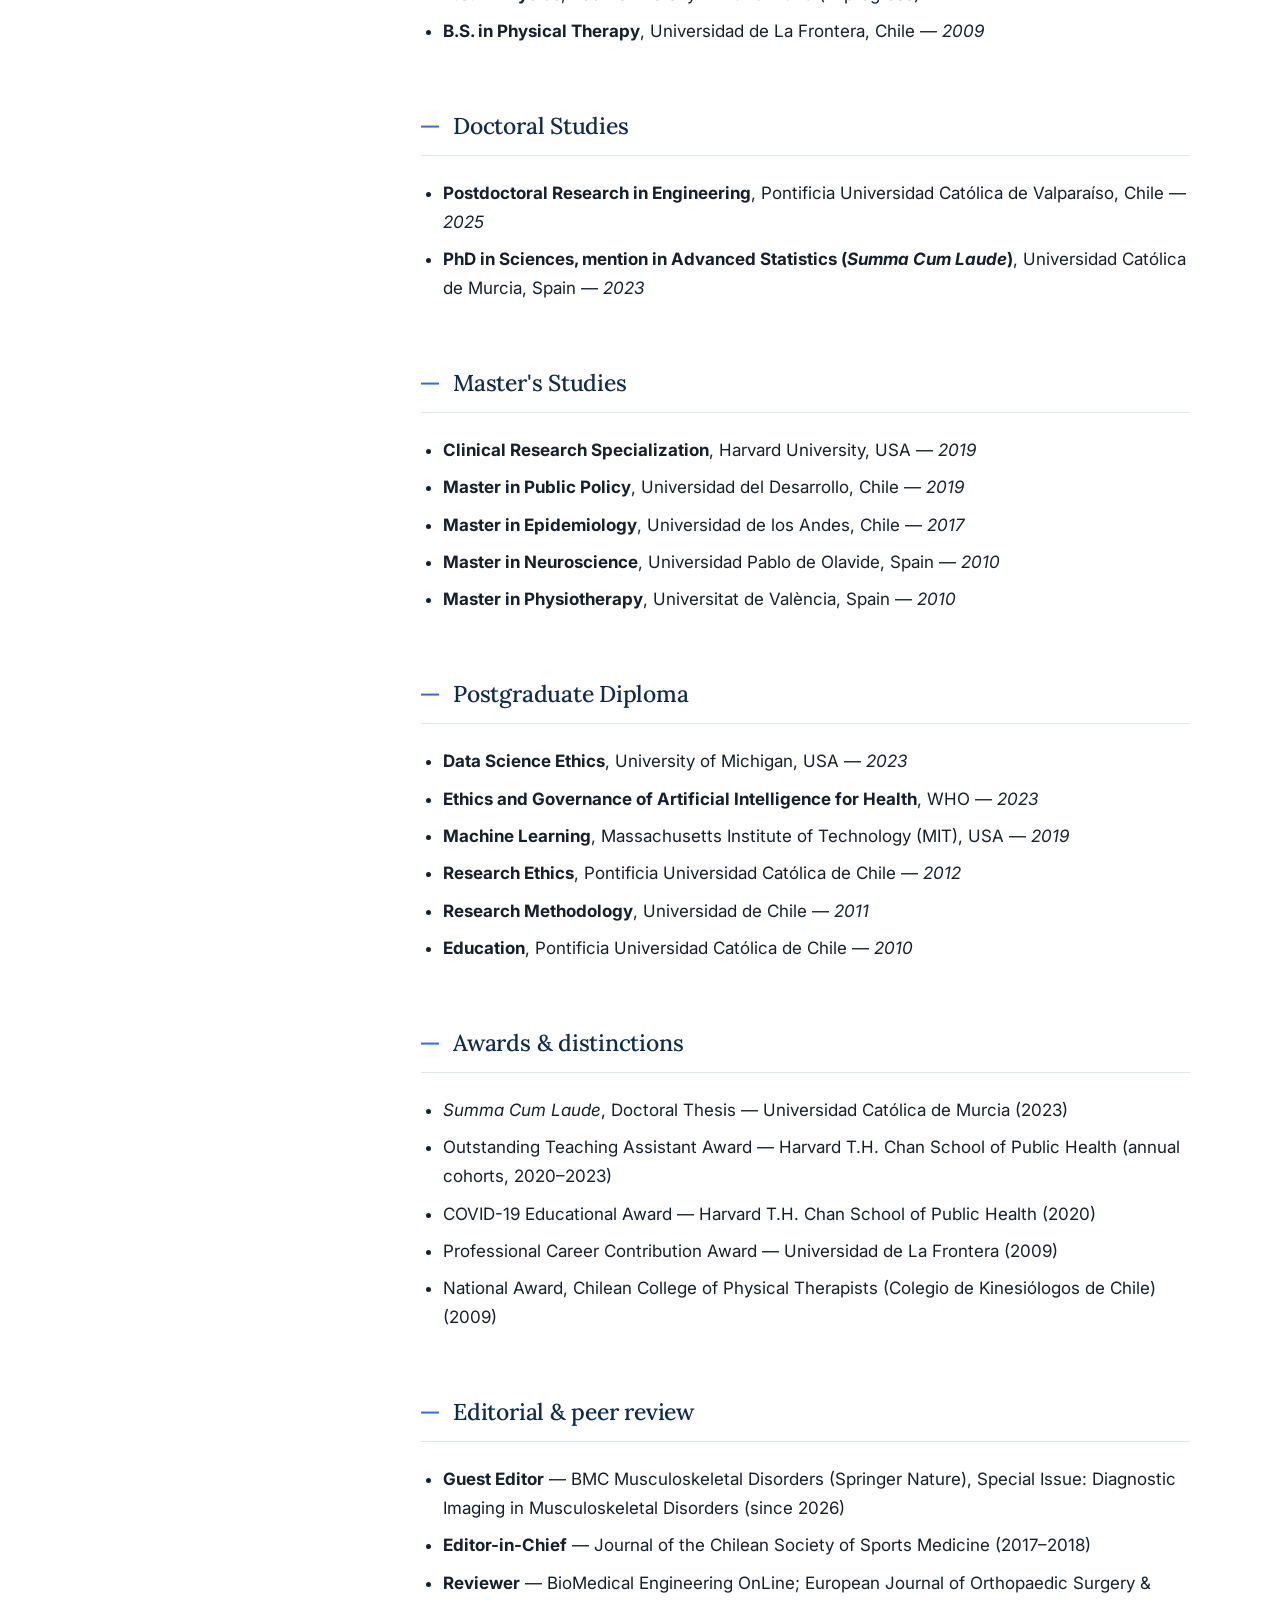
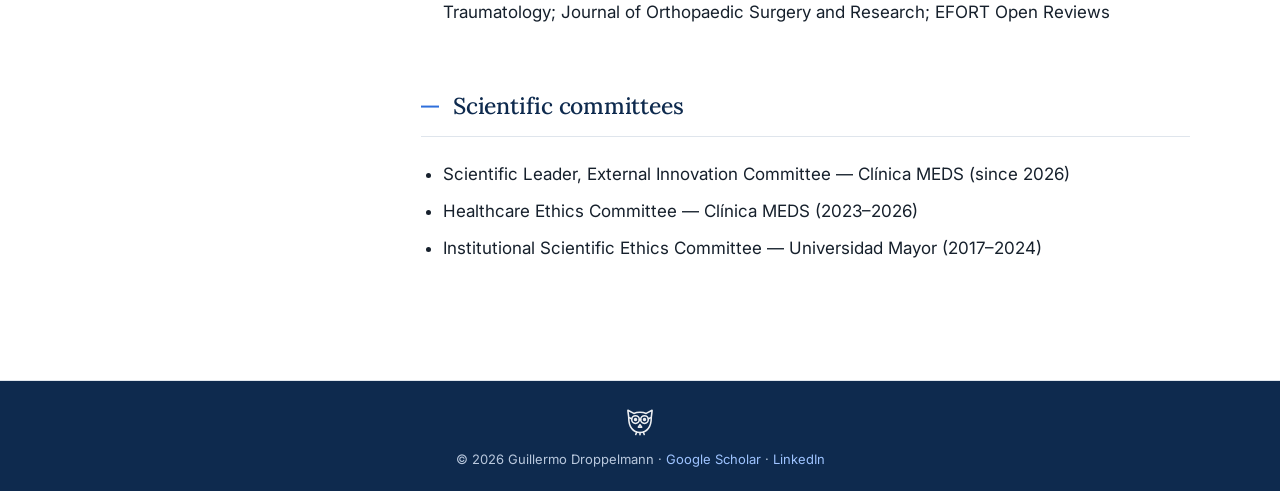
==== commit a0fc61c8: "Move advisory and ethics committees into About; rename nav tab to Funding" ====
--- a/index.html
+++ b/index.html
@@ -39,7 +39,7 @@
       <a href="books.html">Books</a>
       <a href="talks.html">Talks</a>
       <a href="teaching.html">Teaching</a>
-      <a href="advisory.html">Advisory &amp; Funding</a>
+      <a href="advisory.html">Funding</a>
     </nav>
   </div>
 </header>
@@ -86,6 +86,21 @@
 <li><strong>Lecturer, PhD Program in Industrial Engineering</strong>, PUCV — <em>2025 to present</em></li>
 <li><strong>Deputy Head of Research</strong>, Clínica MEDS — <em>2024 to present</em></li>
 <li><strong>Physiotherapist, Upper Limb</strong>, Clínica MEDS — <em>2010 to present</em></li>
+</ul>
+
+
+<h2>Scientific and innovation advisory</h2>
+
+<ul>
+<li><strong>Chile Rugby Federation</strong> — Scientific Advisor, <em>2026 to present</em></li>
+<li><strong>Clínica MEDS</strong> — Internal and External Corporate Innovation Advisor, <em>2026 to present</em></li>
+<li><strong>Workmed</strong> — Scientific Advisor, <em>2024 to present</em></li>
+</ul>
+
+<h2>Ethics committees</h2>
+
+<ul>
+<li><strong>Clínica MEDS</strong> — Member, Clinical Ethics Committee, <em>2023 to present</em></li>
 </ul>
 
 <h2>Professional Degree</h2>
--- a/assets/style.css
+++ b/assets/style.css
@@ -1,5 +1,5 @@
 
-@import url('https://fonts.googleapis.com/css2?family=Inter:wght@400;500;600;700;800&family=Lora:ital,wght@0,600;1,400&family=Fraunces:ital,opsz,wght@0,9..144,300;0,9..144,400;0,9..144,500;0,9..144,600;1,9..144,400&family=JetBrains+Mono:wght@400;500&display=swap');
+@import url('https://fonts.googleapis.com/css2?family=Inter:wght@400;500;600;700;800&family=Lora:ital,wght@0,600;1,400&family=JetBrains+Mono:wght@400;500&display=swap');
 :root{
   --navy:#0e2a4e; --navy-2:#143a6b; --accent:#2f6fdb; --accent-soft:#e8f0fd;
   --text:#25313f; --muted:#5c6b7a; --line:#e3e8ee; --bg:#fff; --bg-soft:#f6f8fb;
@@ -131,7 +131,7 @@
    ============================================================ */
 
 :root{
-  --display:'Fraunces',Georgia,serif;
+  --display:'Lora',Georgia,serif;
   --mono:'JetBrains Mono',ui-monospace,monospace;
   --ink:#16202c;
   --rule:#dfe5ec;
@@ -172,8 +172,7 @@
 /* ---- sidebar ---- */
 .avatar{box-shadow:var(--shadow-md);transition:transform .45s var(--ease);}
 .avatar:hover{transform:translateY(-3px) scale(1.015);}
-.author-name{font-family:var(--display);font-weight:500;letter-spacing:-.015em;
-  font-variation-settings:'opsz' 96;}
+.author-name{font-family:var(--display);font-weight:500;letter-spacing:-.015em;}
 .author-bio{color:var(--muted);font-size:.95em;}
 .author-links a{transition:color .2s var(--ease),transform .2s var(--ease);
   display:inline-block;}
@@ -181,8 +180,7 @@
 
 /* ---- typography ---- */
 .content h1{font-family:var(--display);font-weight:400;
-  font-size:clamp(2.1rem,4.6vw,3.1rem);line-height:1.08;letter-spacing:-.025em;
-  font-variation-settings:'opsz' 144;margin-bottom:.45em;}
+  font-size:clamp(1.85rem,3.4vw,2.5rem);line-height:1.15;letter-spacing:-.015em;margin-bottom:.45em;}
 .content h2{font-family:var(--display);font-weight:500;font-size:1.35em;
   letter-spacing:-.01em;border-left:none;padding-left:0;
   margin:2.6em 0 1em;padding-bottom:.45em;border-bottom:1px solid var(--rule);
@@ -191,8 +189,7 @@
   transform:translateY(-.28em);}
 .content h3{font-family:var(--display);font-weight:500;}
 .lead{font-family:var(--display);font-weight:300;
-  font-size:clamp(1.08rem,1.5vw,1.26rem);line-height:1.6;color:#33414f;
-  font-variation-settings:'opsz' 144;}
+  font-size:clamp(1.02rem,1.2vw,1.13rem);line-height:1.65;color:#33414f;}
 .content p{max-width:68ch;}
 .content ul li{margin-bottom:.5em;}
 .content a{text-decoration:none;
